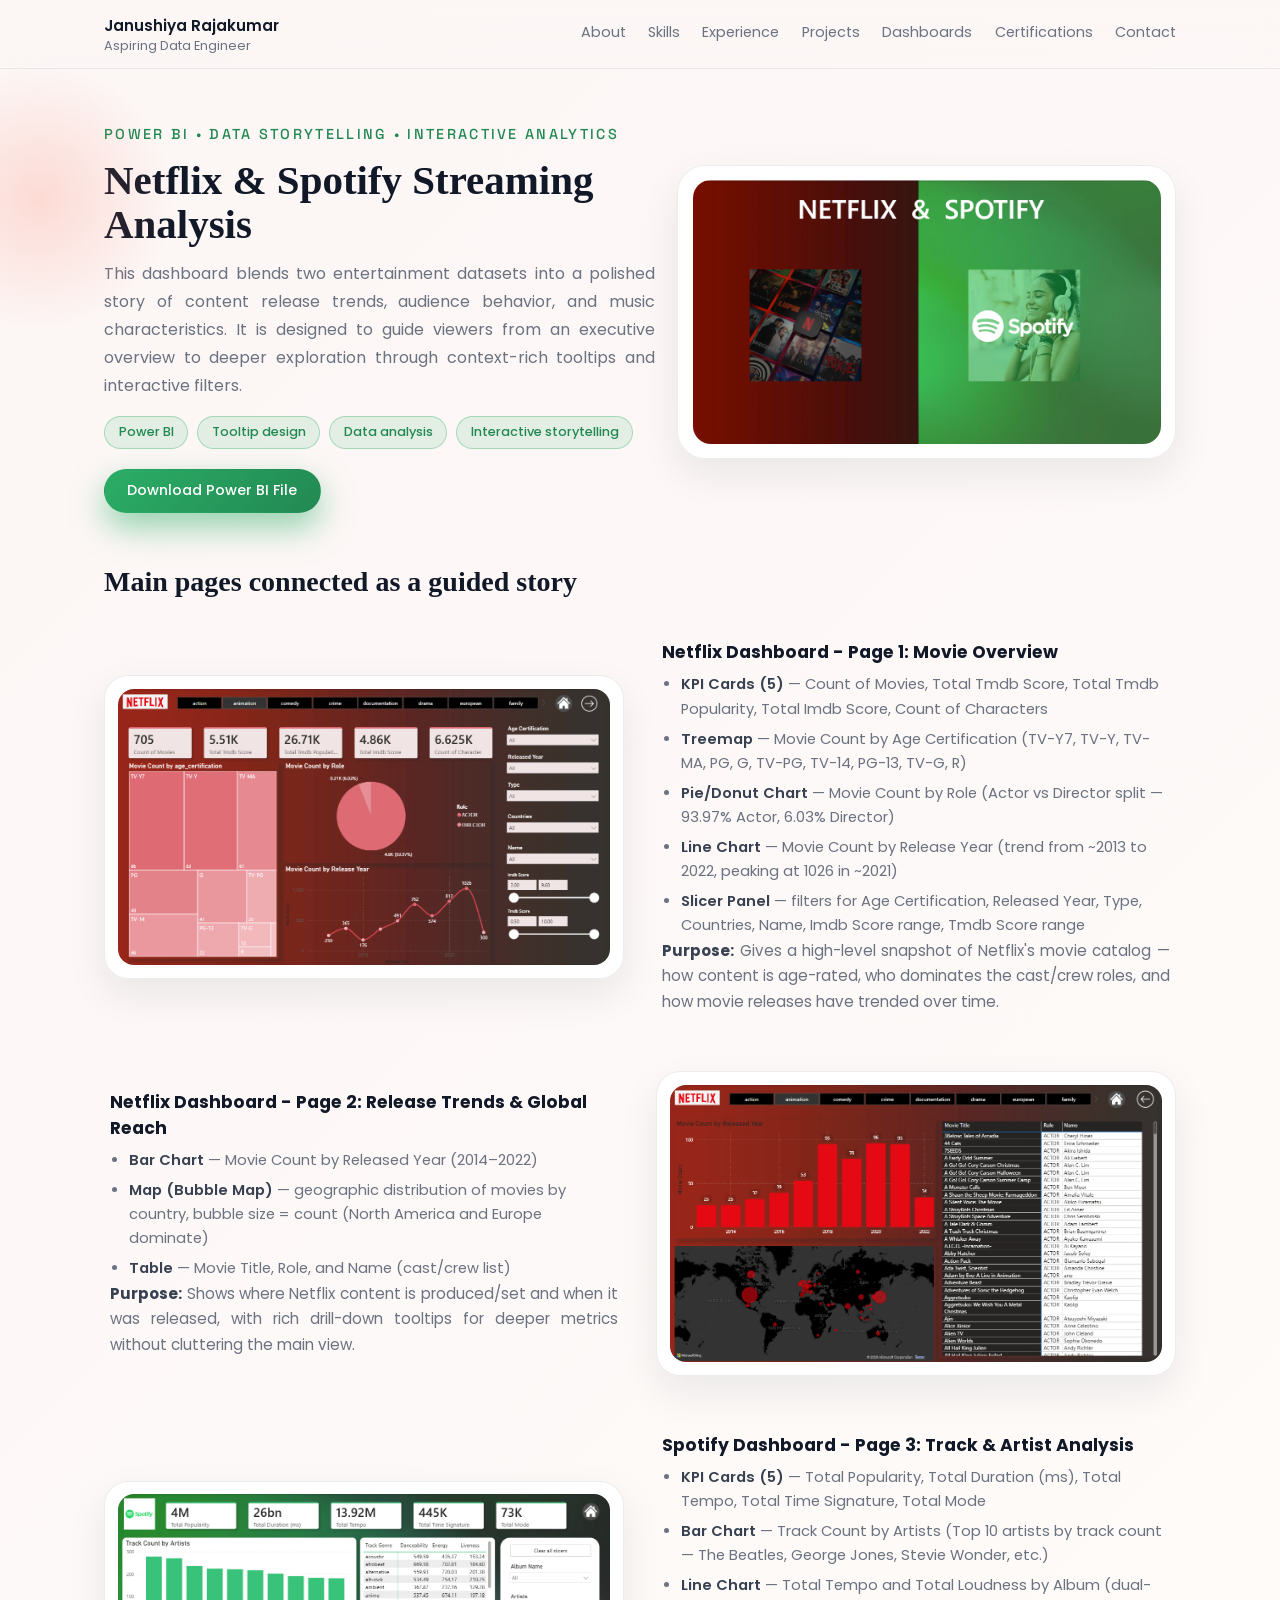
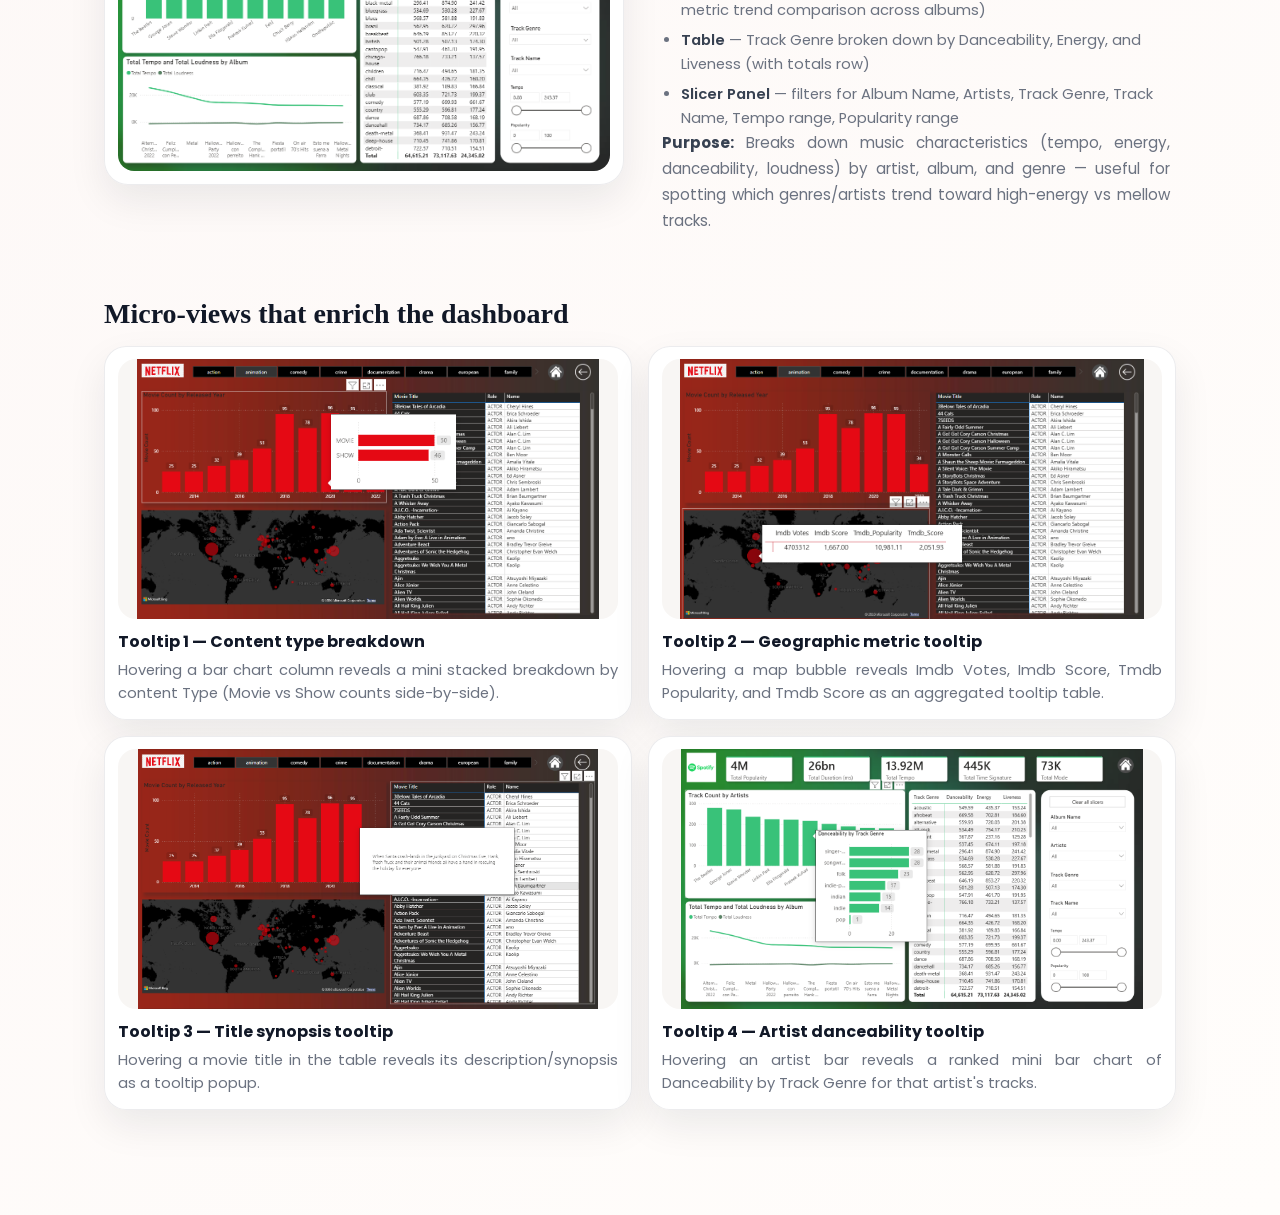
==== dashboard-02-showcase.html @ 7f25396e "added a new page to display the descriptive of dashboard" ====
<!DOCTYPE html>
<html lang="en">
  <head>
    <meta charset="UTF-8" />
    <meta name="viewport" content="width=device-width, initial-scale=1.0" />
    <title>Netflix & Spotify Dashboard Story</title>
    <meta
      name="description"
      content="A polished storyboard for the Netflix & Spotify Power BI dashboard, showcasing its overview, Netflix insights, Spotify insights, and tooltip interactions."
    />
    <link rel="preconnect" href="https://fonts.googleapis.com" />
    <link rel="preconnect" href="https://fonts.gstatic.com" crossorigin />
    <link
      href="https://fonts.googleapis.com/css2?family=Poppins:wght@300;400;500;600;700&family=Space+Grotesk:wght@400;500;600;700&display=swap"
      rel="stylesheet"
    />
    <link
      rel="stylesheet"
      href="https://cdnjs.cloudflare.com/ajax/libs/font-awesome/6.5.1/css/all.min.css"
      integrity="sha512-DTOQO9RWCH3ppGqcWaEA1BIZOC6xxalwEsw9c2QQeAIftl+Vegovlnee1c9QX4TctnWMn13TZye+giMm8e2LwA=="
      crossorigin="anonymous"
      referrerpolicy="no-referrer"
    />
    <link rel="stylesheet" href="styles.css" />
  </head>
  <body class="showcase-page">
    <header class="site-header">
      <div class="container nav-container">
        <a href="index.html#hero" class="brand">
          <span class="brand-text">
            <span class="brand-name">Janushiya&nbsp;Rajakumar</span>
            <span class="brand-role">Aspiring Data Engineer</span>
          </span>
        </a>
        <button class="nav-toggle" aria-label="Toggle navigation">
          <i class="fa-solid fa-bars"></i>
        </button>
        <nav class="nav-links">
          <a href="index.html#about">About</a>
          <a href="index.html#skills">Skills</a>
          <a href="index.html#experience">Experience</a>
          <a href="index.html#projects">Projects</a>
          <a href="index.html#dashboards">Dashboards</a>
          <a href="index.html#certifications">Certifications</a>
          <a href="index.html#contact">Contact</a>
        </nav>
      </div>
    </header>

    <main class="showcase-shell">
      <section class="showcase-hero">
        <div class="container showcase-hero-grid">
          <div class="showcase-hero-copy">
            <p class="eyebrow">Power BI • Data storytelling • Interactive analytics</p>
            <h1>Netflix & Spotify Streaming Analysis</h1>
            <p class="showcase-intro">
              This dashboard blends two entertainment datasets into a polished story of
              content release trends, audience behavior, and music characteristics. It is
              designed to guide viewers from an executive overview to deeper exploration
              through context-rich tooltips and interactive filters.
            </p>
            <div class="showcase-pills">
              <span>Power BI</span>
              <span>Tooltip design</span>
              <span>Data analysis</span>
              <span>Interactive storytelling</span>
            </div>
            <div class="showcase-hero-actions">
              <a class="btn btn-primary" href="Dashboard 02/Netflix_Spotify.pbix" download>
                Download Power BI File
              </a>
            </div>
          </div>
          <div class="showcase-hero-card">
            <img src="Dashboard 02/home.png" alt="Dashboard overview page for Netflix and Spotify insights" />
          </div>
        </div>
      </section>

      <section class="showcase-section">
        <div class="container">
          <div class="showcase-section-heading">
            <h2> Main pages connected as a guided story</h2>
          </div>
          <div class="story-flow">
            <article class="story-step story-step-left">
              <div class="story-media">
                <img src="Dashboard 02/Netflix Page 1.png" alt="Netflix dashboard page one — Movie Overview" />
              </div>
              <div class="story-copy">
                <h3>Netflix Dashboard - Page 1: Movie Overview</h3>
                <ul>
                  <li><strong>KPI Cards (5)</strong> — Count of Movies, Total Tmdb Score, Total Tmdb Popularity, Total Imdb Score, Count of Characters</li>
                  <li><strong>Treemap</strong> — Movie Count by Age Certification (TV-Y7, TV-Y, TV-MA, PG, G, TV-PG, TV-14, PG-13, TV-G, R)</li>
                  <li><strong>Pie/Donut Chart</strong> — Movie Count by Role (Actor vs Director split — 93.97% Actor, 6.03% Director)</li>
                  <li><strong>Line Chart</strong> — Movie Count by Release Year (trend from ~2013 to 2022, peaking at 1026 in ~2021)</li>
                  <li><strong>Slicer Panel</strong> — filters for Age Certification, Released Year, Type, Countries, Name, Imdb Score range, Tmdb Score range</li>
                </ul>
                <p class="story-purpose">
                  <strong>Purpose:</strong> Gives a high-level snapshot of Netflix's movie catalog — how content is age-rated, who dominates the cast/crew roles, and how movie releases have trended over time.
                </p>
              </div>
            </article>

            <article class="story-step story-step-right">
              <div class="story-copy">
                <h3>Netflix Dashboard - Page 2: Release Trends &amp; Global Reach</h3>
                <ul>
                  <li><strong>Bar Chart</strong> — Movie Count by Released Year (2014–2022)</li>
                  <li><strong>Map (Bubble Map)</strong> — geographic distribution of movies by country, bubble size = count (North America and Europe dominate)</li>
                  <li><strong>Table</strong> — Movie Title, Role, and Name (cast/crew list)</li>
                </ul>
                <p class="story-purpose">
                  <strong>Purpose:</strong> Shows where Netflix content is produced/set and when it was released, with rich drill-down tooltips for deeper metrics without cluttering the main view.
                </p>
              </div>
              <div class="story-media">
                <img src="Dashboard 02/netflix page 2.png" alt="Netflix dashboard page two — Release Trends and Global Reach" />
              </div>
            </article>

            <article class="story-step story-step-left">
              <div class="story-media">
                <img src="Dashboard 02/spotify page 1.png" alt="Spotify dashboard — Track and Artist Analysis" />
              </div>
              <div class="story-copy">
                <h3>Spotify Dashboard - Page 3: Track &amp; Artist Analysis</h3>
                <ul>
                  <li><strong>KPI Cards (5)</strong> — Total Popularity, Total Duration (ms), Total Tempo, Total Time Signature, Total Mode</li>
                  <li><strong>Bar Chart</strong> — Track Count by Artists (Top 10 artists by track count — The Beatles, George Jones, Stevie Wonder, etc.)</li>
                  <li><strong>Line Chart</strong> — Total Tempo and Total Loudness by Album (dual-metric trend comparison across albums)</li>
                  <li><strong>Table</strong> — Track Genre broken down by Danceability, Energy, and Liveness (with totals row)</li>
                  <li><strong>Slicer Panel</strong> — filters for Album Name, Artists, Track Genre, Track Name, Tempo range, Popularity range</li>
                </ul>
                <p class="story-purpose">
                  <strong>Purpose:</strong> Breaks down music characteristics (tempo, energy, danceability, loudness) by artist, album, and genre — useful for spotting which genres/artists trend toward high-energy vs mellow tracks.
                </p>
              </div>
            </article>
          </div>
        </div>
      </section>

      <section class="showcase-section">
        <div class="container">
          <div class="showcase-section-heading">
            <h2>Micro-views that enrich the dashboard</h2>
          </div>
          <div class="showcase-tooltip-grid">
            <article class="showcase-tile">
              <img src="Dashboard 02/Tooltip 1.png" alt="Bar chart tooltip — content type breakdown" />
              <h4>Tooltip 1 — Content type breakdown</h4>
              <p>Hovering a bar chart column reveals a mini stacked breakdown by content Type (Movie vs Show counts side-by-side).</p>
            </article>
            <article class="showcase-tile">
              <img src="Dashboard 02/Tooltip 2.png" alt="Map bubble tooltip — aggregated metrics" />
              <h4>Tooltip 2 — Geographic metric tooltip</h4>
              <p>Hovering a map bubble reveals Imdb Votes, Imdb Score, Tmdb Popularity, and Tmdb Score as an aggregated tooltip table.</p>
            </article>
            <article class="showcase-tile">
              <img src="Dashboard 02/Tooltip 3.png" alt="Table row tooltip — movie synopsis" />
              <h4>Tooltip 3 — Title synopsis tooltip</h4>
              <p>Hovering a movie title in the table reveals its description/synopsis as a tooltip popup.</p>
            </article>
            <article class="showcase-tile">
              <img src="Dashboard 02/Tooltip 4.png" alt="Artist bar tooltip — danceability by genre" />
              <h4>Tooltip 4 — Artist danceability tooltip</h4>
              <p>Hovering an artist bar reveals a ranked mini bar chart of Danceability by Track Genre for that artist's tracks.</p>
            </article>
          </div>
        </div>
      </section>
    </main>

    <script>
      const toggleButton = document.querySelector('.nav-toggle');
      const navLinks = document.querySelector('.nav-links');
      const body = document.body;

      function updateToggleIcon(open) {
        toggleButton.innerHTML = open
          ? '<i class="fa-solid fa-xmark"></i>'
          : '<i class="fa-solid fa-bars"></i>';
      }

      toggleButton.addEventListener('click', () => {
        const isOpen = navLinks.classList.toggle('open');
        body.classList.toggle('menu-open', isOpen);
        updateToggleIcon(isOpen);
      });

      navLinks.querySelectorAll('a').forEach(link => {
        link.addEventListener('click', () => {
          navLinks.classList.remove('open');
          body.classList.remove('menu-open');
          updateToggleIcon(false);
        });
      });
    </script>
  </body>
</html>
---- styles.css ----
:root {
  --bg: #fcf6f5;
  --accent: #2bae66;
  --accent-dark: #228852;
  --text-main: #111827;
  --text-muted: #6b7280;
  --card-bg: #ffffff;
  --border-subtle: rgba(17, 24, 39, 0.06);
  --shadow-soft: 0 18px 45px rgba(15, 23, 42, 0.12);
  --radius-xl: 24px;
  --radius-lg: 18px;
  --radius-md: 12px;
  --radius-pill: 999px;
  --font-heading: "Space Grotesk", system-ui, -apple-system, BlinkMacSystemFont,
    "Segoe UI", sans-serif;
  --font-body: "Poppins", system-ui, -apple-system, BlinkMacSystemFont, "Segoe UI",
    sans-serif;
}

*,
*::before,
*::after {
  box-sizing: border-box;
}

html {
  scroll-behavior: smooth;
}

body {
  margin: 0;
  font-family: var(--font-body);
  background-color: var(--bg);
  color: var(--text-main);
  -webkit-font-smoothing: antialiased;
}

p {
  text-align: justify;
}

img {
  max-width: 100%;
  display: block;
}

a {
  color: inherit;
  text-decoration: none;
}

.container {
  width: 100%;
  max-width: 1120px;
  margin: 0 auto;
  padding: 0 1.5rem;
}

.site-header {
  position: sticky;
  top: 0;
  z-index: 20;
  backdrop-filter: blur(18px);
  background: linear-gradient(
    to bottom,
    rgba(252, 246, 245, 0.9),
    rgba(252, 246, 245, 0.6),
    transparent
  );
  border-bottom: 1px solid rgba(148, 163, 184, 0.2);
}

.nav-container {
  display: flex;
  align-items: center;
  justify-content: space-between;
  padding: 0.85rem 1.5rem;
  gap: 1.5rem;
}

.brand {
  display: inline-flex;
  align-items: center;
  gap: 0.9rem;
}

.brand-mark {
  width: 40px;
  height: 40px;
  border-radius: 40%;
  background: radial-gradient(circle at 30% 20%, #ffffff, #2bae66);
  box-shadow: 0 12px 30px rgba(43, 174, 102, 0.45);
  display: inline-flex;
  align-items: center;
  justify-content: center;
  font-weight: 700;
  letter-spacing: 0.06em;
  color: #ffffff;
}

.brand-text {
  display: flex;
  flex-direction: column;
}

.brand-name {
  font-weight: 600;
  font-size: 0.95rem;
}

.brand-role {
  font-size: 0.8rem;
  color: var(--text-muted);
}

.nav-links {
  display: flex;
  align-items: center;
  gap: 1.4rem;
  font-size: 0.9rem;
}

/* mobile hamburger toggle button (hidden by default) */
.nav-toggle {
  display: none;
  background: none;
  border: none;
  font-size: 1.4rem;
  color: var(--text-main);
  cursor: pointer;
}

/* when navigation is open on mobile, show as vertical list */
.nav-links.open {
  display: flex;
  flex-direction: column;
  position: absolute;
  top: 100%;
  right: 0;
  background: var(--bg);
  width: 200px;
  padding: 1rem;
  box-shadow: 0 10px 30px rgba(0, 0, 0, 0.1);
}

/* mobile hamburger toggle button (hidden by default) */
.nav-toggle {
  display: none;
  background: none;
  border: none;
  font-size: 1.4rem;
  color: var(--text-main);
  cursor: pointer;
}

/* when navigation is open on mobile, show as vertical list */
.nav-links.open {
  display: flex;
  flex-direction: column;
  position: absolute;
  top: 100%;
  right: 0;
  background: var(--bg);
  width: 200px;
  padding: 1rem;
  box-shadow: 0 10px 30px rgba(0, 0, 0, 0.1);
}

.nav-links a {
  position: relative;
  padding-bottom: 0.2rem;
  color: var(--text-muted);
  transition: color 0.2s ease;
}

.nav-links a::after {
  content: "";
  position: absolute;
  left: 0;
  bottom: 0;
  width: 0;
  height: 2px;
  border-radius: 999px;
  background: linear-gradient(90deg, #2bae66, #228852);
  transition: width 0.2s ease;
}

.nav-links a:hover {
  color: var(--text-main);
}

.nav-links a:hover::after {
  width: 100%;
}

.hero {
  padding: 4.5rem 0 3.5rem;
  position: relative;
  overflow: hidden;
}

/* subtle data/technology animation layer */
.hero-data-bg {
  position: absolute;
  inset: 0;
  background: radial-gradient(circle, rgba(43,174,102,0.4) 1px, transparent 1px) 0 0/18px 18px;
  opacity: 0.12;
  pointer-events: none;
  animation: moveData 60s linear infinite;
}

@keyframes moveData {
  from { background-position: 0 0; }
  to { background-position: 180px 0; }
}

.hero::before {
  content: "";
  position: absolute;
  inset: -140px -220px auto auto;
  width: 520px;
  height: 520px;
  background:
    radial-gradient(circle at 20% 20%, rgba(255, 255, 255, 0.95), transparent 55%),
    radial-gradient(circle at 70% 40%, rgba(43, 174, 102, 0.35), transparent 65%);
  opacity: 0.9;
  pointer-events: none;
  filter: blur(0.2px);
}

.hero::after {
  content: "";
  position: absolute;
  right: -160px;
  top: 40px;
  width: 420px;
  height: 320px;
  background-image: radial-gradient(circle, rgba(15, 23, 42, 0.12) 1px, transparent 1px);
  background-size: 26px 26px;
  opacity: 0.25;
  mask-image: radial-gradient(circle at 30% 0%, black 0%, transparent 70%);
  -webkit-mask-image: radial-gradient(circle at 30% 0%, black 0%, transparent 70%);
  pointer-events: none;
}

.hero-layout {
  display: grid;
  grid-template-columns: minmax(0, 1fr);
  gap: 3rem;
  align-items: center;
}

.hero-main {
  display: flex;
  flex-direction: column;
  gap: 1.8rem;
}

.eyebrow {
  font-size: 0.9rem;
  letter-spacing: 0.16em;
  text-transform: uppercase;
  font-weight: 500;
  color: var(--accent-dark);
  font-family: var(--font-heading);
}

h1 {
  font-family: var(--font-heading);
  font-size: clamp(2.4rem, 4vw, 3rem);
  line-height: 1.1;
  margin: 0;
}

.highlight {
  position: relative;
  white-space: nowrap;
  background-image: linear-gradient(120deg, #2bae66, #15803d);
  -webkit-background-clip: text;
  background-clip: text;
  color: transparent;
}

.hero-subtitle {
  margin: 0;
  color: var(--text-muted);
  font-size: 0.98rem;
}

.hero-actions {
  display: flex;
  flex-wrap: wrap;
  gap: 0.85rem;
}

.btn {
  display: inline-flex;
  align-items: center;
  justify-content: center;
  padding: 0.65rem 1.4rem;
  border-radius: var(--radius-pill);
  border: 1px solid transparent;
  font-size: 0.9rem;
  font-weight: 500;
  cursor: pointer;
  transition: transform 0.12s ease, box-shadow 0.12s ease,
    background-color 0.12s ease, color 0.12s ease, border-color 0.12s ease;
}

.btn-primary {
  background: linear-gradient(135deg, #2bae66, #228852);
  color: #ffffff;
  box-shadow: 0 14px 32px rgba(43, 174, 102, 0.5);
}

.btn-primary:hover {
  transform: translateY(-1px);
  box-shadow: 0 18px 40px rgba(43, 174, 102, 0.55);
}

.btn-ghost {
  background: rgba(255, 255, 255, 0.8);
  border-color: rgba(148, 163, 184, 0.5);
  color: var(--text-main);
}

.btn-ghost:hover {
  background: #ffffff;
  border-color: transparent;
  box-shadow: 0 10px 28px rgba(15, 23, 42, 0.14);
}

.hero-meta {
  display: flex;
  flex-wrap: wrap;
  gap: 0.6rem;
  font-size: 0.8rem;
  color: var(--text-muted);
}

.hero-meta span {
  padding: 0.35rem 0.8rem;
  border-radius: 999px;
  background: rgba(255, 255, 255, 0.7);
  border: 1px solid rgba(209, 213, 219, 0.7);
}


.hero-aside {
  align-self: stretch;
}

.profile-card {
  height: 100%;
  background: radial-gradient(circle at 0% 0%, #ffffff, #fcf6f5);
  border-radius: var(--radius-xl);
  padding: 1.8rem 1.7rem;
  box-shadow: var(--shadow-soft);
  border: 1px solid rgba(148, 163, 184, 0.35);
  display: flex;
  flex-direction: column;
  gap: 1.6rem;
  position: relative;
  overflow: hidden;
  transition: transform 0.18s ease, box-shadow 0.18s ease, border-color 0.18s ease;
}

.profile-card::before {
  content: "";
  position: absolute;
  inset: -20%;
  background: radial-gradient(
    circle at 10% 0%,
    rgba(43, 174, 102, 0.18),
    transparent 50%
  );
  opacity: 0.8;
  pointer-events: none;
}

.profile-card:hover {
  transform: translateY(-4px);
  box-shadow: 0 26px 60px rgba(15, 23, 42, 0.22);
  border-color: rgba(148, 163, 184, 0.75);
}

.profile-header {
  display: flex;
  align-items: center;
  gap: 1.2rem;
}

.profile-photo {
  width: 86px;
  height: 86px;
  border-radius: 999px;
  overflow: hidden;
  flex-shrink: 0;
  border: 3px solid rgba(255, 255, 255, 0.9);
  box-shadow: 0 18px 42px rgba(15, 23, 42, 0.35);
  background: #e5e7eb;
}

.profile-photo img {
  width: 100%;
  height: 100%;
  object-fit: cover;
  display: block;
}

.avatar-placeholder {
  width: 72px;
  height: 72px;
  border-radius: 26px;
  background: linear-gradient(145deg, #2bae66, #ffffff);
  display: inline-flex;
  align-items: center;
  justify-content: center;
  font-weight: 700;
  color: #ffffff;
  font-size: 1.2rem;
  box-shadow: 0 16px 40px rgba(43, 174, 102, 0.7);
}

.profile-text h2 {
  margin: 0 0 0.35rem;
  font-size: 1.1rem;
}

.profile-text p {
  margin: 0;
  font-size: 0.9rem;
  color: var(--text-muted);
}

.profile-list {
  margin: 0;
  display: grid;
  gap: 0.9rem;
}

.profile-list div {
  display: grid;
  gap: 0.1rem;
}

.profile-list dt {
  font-size: 0.75rem;
  text-transform: uppercase;
  letter-spacing: 0.14em;
  color: var(--text-muted);
}

.profile-list dd {
  margin: 0;
  font-size: 0.9rem;
}

.section {
  padding: 3.5rem 0;
}

.reveal {
  opacity: 0;
  transform: translateY(26px);
  transition: opacity 0.6s ease, transform 0.6s ease;
}

.reveal.visible {
  opacity: 1;
  transform: translateY(0);
}

.reveal-delay-1 {
  transition-delay: 0.12s;
}

.reveal-delay-2 {
  transition-delay: 0.24s;
}

.section-alt {
  background: rgba(255, 255, 255, 0.7);
}

.section h2 {
  font-size: 1.5rem;
  margin: 0 0 1.6rem;
}

.two-column {
  display: grid;
  grid-template-columns: minmax(0, 3fr) minmax(0, 2.2fr);
  gap: 2.5rem;
  align-items: center;
}

.two-column p {
  font-size: 0.96rem;
  color: var(--text-muted);
}

.two-column p + p {
  margin-top: 0.7rem;
}

.about-photo-wrap {
  display: flex;
  justify-content: flex-end;
  align-items: center;
}

.about-photo {
  width: 190px;
  height: 190px;
  border-radius: 50%;
  overflow: hidden;
  box-shadow: 0 26px 60px rgba(15, 23, 42, 0.35);
  border: 4px solid #ffffff;
  background: #e5e7eb;
}

.about-photo img {
  width: 100%;
  height: 100%;
  object-fit: cover;
  display: block;
}

.key-facts {
  background: var(--card-bg);
  border-radius: var(--radius-lg);
  padding: 1.4rem 1.5rem;
  box-shadow: 0 14px 34px rgba(15, 23, 42, 0.1);
  border: 1px solid rgba(226, 232, 240, 0.9);
}

.key-facts h3 {
  margin: 0 0 0.9rem;
  font-size: 1rem;
}

.key-facts ul {
  list-style: none;
  padding: 0;
  margin: 0;
  display: grid;
  gap: 0.5rem;
  font-size: 0.9rem;
}

.key-facts li span {
  font-weight: 500;
  color: var(--text-main);
}

.skills-grid {
  display: grid;
  grid-template-columns: repeat(3, minmax(0, 1fr));
  gap: 1.4rem;
}

.skill-card {
  background: var(--card-bg);
  border-radius: var(--radius-lg);
  padding: 1.1rem 1.1rem 1.2rem;
  border: 1px solid var(--border-subtle);
  box-shadow: 0 12px 28px rgba(15, 23, 42, 0.08);
  transition: transform 0.18s ease, box-shadow 0.18s ease, border-color 0.18s ease;
}

.skill-card h3 {
  font-size: 0.98rem;
  margin: 0 0 0.7rem;
}

.skill-card:hover {
  transform: translateY(-3px);
  box-shadow: 0 20px 40px rgba(15, 23, 42, 0.16);
  border-color: rgba(148, 163, 184, 0.8);
}

.tag-list {
  list-style: none;
  padding: 0;
  margin: 0;
  display: flex;
  flex-wrap: wrap;
  gap: 0.45rem;
}

.tag-list li {
  font-size: 0.78rem;
  padding: 0.32rem 0.65rem;
  border-radius: var(--radius-pill);
  background: rgba(43, 174, 102, 0.06);
  color: #065f46;
}

.timeline {
  display: grid;
  gap: 0 rem;
  position: relative;
}

.timeline::before {
  content: "";
  position: absolute;
  left: 0.3rem;
  top: 0.4rem;
  bottom: 0.4rem;
  width: 2px;
  border-radius: 999px;
  background: linear-gradient(to bottom, #2bae66, rgba(43, 174, 102, 0));
}

.timeline-item {
  display: grid;
  grid-template-columns: auto minmax(0, 1fr);
  gap: 0.1rem 1.8rem;
  padding-left: 1.5rem;
}

.timeline-meta {
  font-size: 0.8rem;
  color: var(--text-muted);
  min-width: 170px;
  position: relative;
  transition: color 0.18s ease;
}

.timeline-meta:hover {
  color: var(--text-main);
}

.timeline-meta-logo {
  margin-bottom: 0.35rem;
}

.timeline-meta-logo img {
  width: 28px;
  height: 28px;
  object-fit: contain;
  display: block;
}

.timeline-meta::before {
  content: "";
  position: absolute;
  left: -1.55rem;
  top: 0.15rem;
  width: 11px;
  height: 11px;
  border-radius: 999px;
  border: 2px solid #ffffff;
  background: #2bae66;
  box-shadow: 0 0 0 6px rgba(43, 174, 102, 0.25);
}

.timeline-period {
  display: block;
  font-weight: 500;
}

.timeline-location {
  display: block;
  margin-top: 0.15rem;
}

.timeline-content h3 {
  margin: 0 0 0.4rem;
  font-size: 1.02rem;
  transition: color 0.18s ease;
}

.timeline-content ul {
  margin: 0.2rem 0 0;
  padding-left: 1.1rem;
  color: var(--text-muted);
  font-size: 0.93rem;
}

.timeline-content li + li {
  margin-top: 0.3rem;
}

.section-header {
  width: 100%;
}

.section-header p {
  margin: 0.25rem 0 0;
  color: var(--text-muted);
  font-size: 0.95rem;
  text-align: justify;
}

.projects-grid {
  margin-top: 2rem;
  display: grid;
  grid-template-columns: repeat(2, minmax(0, 1fr));
  gap: 1.5rem;
}

.project-card {
  background: var(--card-bg);
  border-radius: var(--radius-lg);
  padding: 1.2rem 1.3rem 1.3rem;
  border: 1px solid var(--border-subtle);
  box-shadow: 0 14px 34px rgba(15, 23, 42, 0.12);
  transition: transform 0.18s ease, box-shadow 0.18s ease, border-color 0.18s ease;
}

.project-card h3 {
  font-size: 1.02rem;
  margin: 0 0 0.5rem;
}

.project-card:hover {
  transform: translateY(-4px);
  box-shadow: 0 26px 52px rgba(15, 23, 42, 0.22);
  border-color: rgba(148, 163, 184, 0.9);
}

.project-card p {
  margin: 0.25rem 0;
  font-size: 0.92rem;
  color: var(--text-muted);
  text-align: justify;
}

.dashboard-embed {
  width: 100%;
  border-radius: 8px;
  overflow: hidden;
  margin: 0.8rem 0;
  background: #f4f4f4;
}

.dashboard-embed iframe {
  display: block;
  border: none;
  width: 100%;
  height: 280px;
}

.dashboard-card {
  padding: 1.2rem 1.3rem 1.3rem;
  box-shadow: 0 14px 34px rgba(15, 23, 42, 0.12);
  cursor: pointer;
}

.dashboard-card h3 {
  font-size: 1.02rem;
  margin-bottom: 0.5rem;
}

.dashboard-card p {
  font-size: 0.92rem;
  line-height: 1.6;
}

.dashboard-card .dashboard-embed {
  margin: 1rem 0;
}

.dashboard-card .project-tech {
  margin-top: 0.8rem;
}

.dashboard-card .project-links {
  margin-top: 0.8rem;
}

.dashboard-card .tech-tags span {
  font-size: 0.78rem;
  padding: 0.22rem 0.65rem;
}

.project-tech {
  margin-top: 0.8rem;
  display: flex;
  flex-wrap: wrap;
  gap: 0.4rem;
  align-items: flex-start;
  font-size: 0.8rem;
}

.project-links {
  margin-top: 0.8rem;
  display: flex;
  flex-wrap: wrap;
  gap: 0.5rem;
  /* ensure the link sits below the tech tags and doesn't overlap content */
}

.project-links a {
  color: var(--text);
  font-size: 0.9rem;
  display: inline-flex;
  align-items: center;
  gap: 0.3rem;
  padding: 0.3rem 0.6rem;
  border-radius: var(--radius-sm);
  border: 1px solid var(--border-subtle);
  background: var(--card-bg);
  transition: background 0.18s ease, color 0.18s ease;
}

.project-links a:hover {
  background: var(--accent);
  color: #fff;
}


.tech-label {
  text-transform: uppercase;
  letter-spacing: 0.16em;
  font-weight: 600;
  color: #065f46;
  padding: 0.24rem 0.7rem;
  border-radius: 999px;
  border: 1px solid rgba(148, 163, 184, 0.7);
  background: rgba(255, 255, 255, 0.9);
}

.tech-tags {
  display: flex;
  flex-wrap: wrap;
  gap: 0.35rem;
}

.tech-tags span {
  padding: 0.22rem 0.65rem;
  border-radius: 999px;
  background: linear-gradient(135deg, rgba(43, 174, 102, 0.1), rgba(43, 174, 102, 0.24));
  color: #064e3b;
  border: 1px solid rgba(148, 163, 184, 0.6);
  font-size: 0.78rem;
}

.showcase-page {
  background: linear-gradient(135deg, #fcf6f5 0%, #fffdfb 100%);
}

.showcase-header {
  padding: 1.2rem 0 0;
}

.showcase-nav {
  display: flex;
  align-items: center;
  justify-content: space-between;
  gap: 1rem;
}

.showcase-back {
  display: inline-flex;
  align-items: center;
  gap: 0.75rem;
  padding: 0.5rem 1.2rem 0.5rem 0.5rem;
  border-radius: 999px;
  background: linear-gradient(135deg, rgba(255, 255, 255, 0.98), rgba(255, 255, 255, 0.82));
  border: 1px solid rgba(15, 23, 42, 0.1);
  box-shadow:
    0 4px 18px rgba(15, 23, 42, 0.07),
    inset 0 1px 0 rgba(255, 255, 255, 0.9);
  font-size: 0.88rem;
  font-weight: 500;
  color: var(--text-main);
  transition:
    transform 0.22s ease,
    box-shadow 0.22s ease,
    border-color 0.22s ease;
}

.showcase-back-icon {
  display: inline-flex;
  align-items: center;
  justify-content: center;
  width: 2.1rem;
  height: 2.1rem;
  border-radius: 50%;
  background: linear-gradient(135deg, #2bae66, #228852);
  color: #ffffff;
  font-size: 0.78rem;
  box-shadow: 0 6px 16px rgba(43, 174, 102, 0.35);
  transition: transform 0.22s ease;
}

.showcase-back-text {
  padding-right: 0.15rem;
  letter-spacing: 0.01em;
}

.showcase-back:hover {
  transform: translateX(-4px);
  border-color: rgba(43, 174, 102, 0.28);
  box-shadow:
    0 10px 28px rgba(43, 174, 102, 0.14),
    inset 0 1px 0 rgba(255, 255, 255, 0.9);
}

.showcase-back:hover .showcase-back-icon {
  transform: translateX(-2px);
}

.showcase-back:focus-visible {
  outline: 2px solid rgba(43, 174, 102, 0.45);
  outline-offset: 3px;
}

.showcase-shell {
  padding: 1.2rem 0 5rem;
}

.showcase-hero {
  padding: 1.4rem 0 2.4rem;
  position: relative;
}

.showcase-hero::before {
  content: "";
  position: absolute;
  top: -20px;
  left: -120px;
  width: 320px;
  height: 260px;
  background: radial-gradient(circle, rgba(255, 129, 107, 0.24), transparent 65%);
  pointer-events: none;
}

.showcase-hero-grid {
  display: grid;
  grid-template-columns: 1.05fr 0.95fr;
  gap: 1.4rem;
  align-items: center;
}

.showcase-hero-copy h1 {
  font-family: "Iowan Old Style", "Palatino Linotype", "Book Antiqua", Georgia, serif;
  font-size: clamp(2rem, 3.2vw, 2.8rem);
  margin: 0.35rem 0 0.85rem;
  line-height: 1.08;
}

.showcase-intro {
  font-size: 1rem;
  line-height: 1.75;
  color: var(--text-muted);
  margin: 0;
}

.showcase-hero-card,
.showcase-card,
.showcase-tile {
  background: rgba(255, 255, 255, 0.95);
  border: 1px solid rgba(15, 23, 42, 0.08);
  box-shadow: 0 16px 38px rgba(15, 23, 42, 0.08);
}

.showcase-hero-card {
  padding: 0.9rem;
  border-radius: 28px;
}

.showcase-hero-card img,
.showcase-card-media img,
.showcase-tile img {
  width: 100%;
  display: block;
  object-fit: cover;
  border-radius: 18px;
}

.showcase-pills {
  display: flex;
  flex-wrap: wrap;
  gap: 0.55rem;
  margin-top: 1rem;
}

.showcase-pills span {
  padding: 0.42rem 0.85rem;
  border-radius: 999px;
  background: rgba(43, 174, 102, 0.12);
  border: 1px solid rgba(43, 174, 102, 0.35);
  color: #228852;
  font-size: 0.8rem;
  font-weight: 500;
}

.showcase-hero-actions {
  margin-top: 1.25rem;
}

.showcase-section {
  padding: 0.7rem 0 1.6rem;
}

.showcase-section-heading {
  margin-bottom: 1rem;
}

.showcase-section-heading h2 {
  font-family: "Iowan Old Style", "Palatino Linotype", "Book Antiqua", Georgia, serif;
  font-size: clamp(1.4rem, 2.2vw, 1.75rem);
  margin: 0.2rem 0 0;
}

.section-kicker {
  font-size: 0.78rem;
  letter-spacing: 0.2em;
  text-transform: uppercase;
  color: #c96d59;
  font-weight: 600;
  margin: 0;
}

.showcase-grid,
.showcase-tooltip-grid {
  display: grid;
  gap: 1rem;
}

.story-flow {
  position: relative;
  display: grid;
  gap: 3rem;
  margin-top: 1.6rem;
  padding: 0.5rem 0 1rem;
}

.story-step {
  display: grid;
  grid-template-columns: 1fr 1fr;
  gap: 2rem;
  align-items: center;
  position: relative;
  z-index: 1;
}

.story-step-left .story-media {
  order: 1;
}

.story-step-left .story-copy {
  order: 2;
}

.story-step-right .story-media {
  order: 2;
}

.story-step-right .story-copy {
  order: 1;
}

.story-media {
  background: rgba(255, 255, 255, 0.95);
  border: 1px solid rgba(15, 23, 42, 0.08);
  box-shadow: 0 16px 38px rgba(15, 23, 42, 0.08);
  border-radius: 24px;
  padding: 0.8rem;
}

.story-media img {
  width: 100%;
  height: auto;
  min-height: 220px;
  max-height: 320px;
  object-fit: contain;
  border-radius: 16px;
  background: #f8f6f4;
}

.story-copy {
  padding: 0.5rem 0.4rem;
}

.story-step-label {
  display: inline-block;
  font-size: 0.72rem;
  font-weight: 600;
  letter-spacing: 0.18em;
  text-transform: uppercase;
  color: #ff816b;
  margin-bottom: 0.35rem;
}

.story-copy h3 {
  margin: 0 0 0.45rem;
  font-size: 1.08rem;
}

.story-copy h4 {
  margin: 0.75rem 0 0.4rem;
  font-size: 0.82rem;
  letter-spacing: 0.12em;
  text-transform: uppercase;
  color: #c96d59;
  font-weight: 600;
}

.story-copy ul {
  margin: 0;
  padding-left: 1.15rem;
  color: var(--text-muted);
  font-size: 0.92rem;
  line-height: 1.65;
}

.story-copy li + li {
  margin-top: 0.35rem;
}

.story-copy li strong {
  color: #374151;
  font-weight: 600;
}

.story-purpose {
  margin: 0.85rem 0 0;
  color: var(--text-muted);
  font-size: 0.92rem;
  line-height: 1.65;
}

.story-purpose strong {
  color: #374151;
}

.story-copy p {
  margin: 0;
  color: var(--text-muted);
  font-size: 0.95rem;
  line-height: 1.7;
}

.showcase-grid {
  grid-template-columns: repeat(3, minmax(0, 1fr));
}

.showcase-card {
  border-radius: 24px;
  padding: 1rem;
  display: flex;
  flex-direction: column;
  gap: 1rem;
}

.showcase-card-media img {
  height: 220px;
}

.showcase-card h3 {
  margin: 0;
  font-size: 1.02rem;
}

.showcase-card p,
.showcase-card li {
  color: var(--text-muted);
  font-size: 0.93rem;
  line-height: 1.7;
}

.showcase-card ul {
  margin: 0;
  padding-left: 1.1rem;
}

.showcase-dual-grid {
  display: grid;
  grid-template-columns: repeat(2, minmax(0, 1fr));
  gap: 1rem;
}

.showcase-tooltip-grid {
  grid-template-columns: repeat(2, minmax(0, 1fr));
  margin-top: 0.8rem;
}

.showcase-tile {
  border-radius: 22px;
  padding: 0.8rem;
}

.showcase-tile img {
  height: auto;
  min-height: 180px;
  max-height: 260px;
  object-fit: contain;
  background: #f8f6f4;
}

.showcase-tile h4 {
  margin: 0.6rem 0 0.3rem;
  font-size: 1rem;
}

.showcase-tile p {
  margin: 0;
  color: var(--text-muted);
  font-size: 0.92rem;
  line-height: 1.6;
}

.showcase-tile-purpose {
  margin-top: 0.55rem !important;
}

.projects-footer {
  margin-top: 2rem;
  display: flex;
  flex-wrap: wrap;
  gap: 1.2rem;
}

.text-link {
  font-size: 0.9rem;
  color: #065f46;
  display: inline-flex;
  align-items: center;
  gap: 0.25rem;
  position: relative;
}

.text-link::after {
  content: "";
  position: absolute;
  left: 0;
  bottom: -0.1rem;
  width: 0;
  height: 1px;
  background: #065f46;
  transition: width 0.18s ease;
}

.text-link:hover::after {
  width: 100%;
}

.cert-grid {
  display: grid;
  grid-template-columns: repeat(4, minmax(0, 1fr));
  gap: 1.3rem;
}

.cert-card {
  background: var(--card-bg);
  border-radius: var(--radius-md);
  padding: 1rem 1rem 1.1rem;
  border: 1px dashed rgba(148, 163, 184, 0.6);
  transition: transform 0.18s ease, box-shadow 0.18s ease, border-color 0.18s ease,
    background-color 0.18s ease;
}

.cert-card a {
  display: block;
  color: inherit;
  text-decoration: none;
  transition: color 0.16s ease, background 0.16s ease;
}


.cert-card h3 {
  font-size: 0.95rem;
  margin: 0 0 0.35rem;
}

.cert-card p {
  margin: 0;
  font-size: 0.85rem;
  color: var(--text-muted);
}

.cert-card:hover {
  transform: translateY(-3px);
  box-shadow: 0 18px 36px rgba(15, 23, 42, 0.16);
  border-color: rgba(148, 163, 184, 0.9);
  background-color: #ffffff;
}

.edu-grid {
  display: grid;
  grid-template-columns: repeat(2, minmax(0, 1fr));
  gap: 1.4rem;
}

.edu-card {
  background: var(--card-bg);
  border-radius: var(--radius-lg);
  padding: 1.1rem 1.2rem 1.2rem;
  border: 1px solid var(--border-subtle);
  box-shadow: 0 12px 28px rgba(15, 23, 42, 0.08);
  transition: transform 0.18s ease, box-shadow 0.18s ease, border-color 0.18s ease;
}

.edu-logo {
  margin-bottom: 0.4rem;
}

.edu-logo img {
  width: 40px;
  height: 40px;
  object-fit: contain;
  display: block;
}

.edu-card h3 {
  margin: 0 0 0.4rem;
  font-size: 1.02rem;
}

.edu-card:hover {
  transform: translateY(-3px);
  box-shadow: 0 20px 40px rgba(15, 23, 42, 0.18);
  border-color: rgba(148, 163, 184, 0.9);
}

.edu-meta {
  margin: 0;
  font-size: 0.9rem;
  color: var(--text-muted);
}

.edu-detail {
  margin: 0.4rem 0 0;
  font-size: 0.9rem;
  color: var(--text-muted);
}

.contact-section {
  padding-bottom: 4rem;
}

.contact-layout {
  display: grid;
  grid-template-columns: minmax(0, 3fr) minmax(0, 2.5fr);
  gap: 2.3rem;
  align-items: start;
}

.contact-layout h2 {
  margin-bottom: 0.7rem;
}

.contact-layout p {
  font-size: 0.95rem;
  color: var(--text-muted);
}

.contact-details {
  margin-top: 1.4rem;
  display: grid;
  gap: 0.8rem;
  font-size: 0.9rem;
}

.label {
  display: block;
  font-size: 0.75rem;
  text-transform: uppercase;
  letter-spacing: 0.16em;
  color: var(--text-muted);
  margin-bottom: 0.1rem;
}

.contact-details a {
  color: #065f46;
}

.contact-links {
  display: flex;
  flex-wrap: wrap;
  gap: 0.7rem;
  margin-top: 0.2rem;
}

.contact-links a {
  font-size: 0.86rem;
  padding: 0.25rem 0.75rem;
  border-radius: var(--radius-pill);
  background: rgba(43, 174, 102, 0.07);
}

.social-bar {
  position: fixed;
  top: 50%;
  left: 1.5rem;
  transform: translateY(-50%);
  display: flex;
  flex-direction: column;
  gap: 0.45rem;
  z-index: 30;
}

.social-item {
  width: 42px;
  height: 42px;
  border-radius: 16px;
  display: flex;
  align-items: center;
  justify-content: center;
  color: #ffffff;
  box-shadow: 0 12px 28px rgba(15, 23, 42, 0.7);
  transition: transform 0.12s ease, box-shadow 0.12s ease, filter 0.12s ease;
}

.social-item i {
  font-size: 1.1rem;
}

.social-item:hover {
  transform: translateX(2px);
  filter: brightness(1.05);
  box-shadow: 0 16px 36px rgba(15, 23, 42, 0.8);
}

.social-github {
  background: #111827;
}

.social-linkedin {
  background: #0a66c2;
}

.social-medium {
  background: #000000;
}

.social-email {
  background: #ea4335;
}

.contact-form {
  background: var(--card-bg);
  border-radius: var(--radius-lg);
  padding: 1.5rem 1.5rem 1.7rem;
  box-shadow: 0 16px 38px rgba(15, 23, 42, 0.16);
  border: 1px solid rgba(209, 213, 219, 0.8);
}

.form-row {
  display: grid;
  gap: 0.25rem;
  margin-bottom: 0.9rem;
}

.form-row label {
  font-size: 0.8rem;
  font-weight: 500;
}

.form-row input,
.form-row textarea {
  border-radius: 12px;
  border: 1.5px solid rgba(148, 163, 184, 0.5);
  padding: 0.75rem 1rem;
  font-family: inherit;
  font-size: 0.88rem;
  outline: none;
  background: rgba(255, 255, 255, 0.98);
  box-shadow: 0 2px 8px rgba(0, 0, 0, 0.04);
  transition: border-color 0.16s ease, box-shadow 0.16s ease, background 0.16s ease;
}

.form-status {
  margin-top: 0.6rem;
  font-size: 0.9rem;
  color: var(--text-main);
}

.form-row textarea {
  border-radius: 12px;
  resize: vertical;
  min-height: 120px;
}

.form-row input:focus,
.form-row textarea:focus {
  border-color: #2bae66;
  box-shadow: 0 0 0 2px rgba(43, 174, 102, 0.15), 0 4px 12px rgba(43, 174, 102, 0.2);
  background: #ffffff;
}

.site-footer {
  border-top: 1px solid rgba(148, 163, 184, 0.3);
  padding: 1.5rem 0 1.75rem;
  font-size: 0.85rem;
  color: var(--text-muted);
}

.footer-layout {
  display: flex;
  justify-content: space-between;
  align-items: center;
  gap: 1rem;
  flex-wrap: wrap;
}

.footer-note {
  margin: 0;
}

@media (max-width: 960px) {
  .showcase-hero-grid,
  .showcase-dual-grid,
  .showcase-grid,
  .showcase-tooltip-grid,
  .story-step {
    grid-template-columns: 1fr;
  }

  .story-step-left .story-media,
  .story-step-left .story-copy,
  .story-step-right .story-media,
  .story-step-right .story-copy {
    order: initial;
  }

  .story-flow {
    gap: 2rem;
  }

  .showcase-nav {
    flex-direction: column;
    align-items: flex-start;
  }

  .showcase-hero-copy h1 {
    font-size: 2.1rem;
  }
  .hero-layout {
    grid-template-columns: minmax(0, 1fr);
    gap: 2.4rem;
  }

  .social-bar {
    left: 1rem;
  }

  .skills-grid {
    grid-template-columns: repeat(2, minmax(0, 1fr));
  }

  .projects-grid {
    grid-template-columns: minmax(0, 1fr);
  }

  .cert-grid {
    grid-template-columns: repeat(2, minmax(0, 1fr));
  }

  .edu-grid {
    grid-template-columns: minmax(0, 1fr);
  }

  .contact-layout {
    grid-template-columns: minmax(0, 1fr);
  }
}

@media (max-width: 768px) {
  .nav-toggle {
    display: inline-flex;
  }

  .nav-links {
    display: none;
  }

  .nav-links.open {
    display: flex;
    /* slide-in panel */
    position: fixed;
    top: 0;
    right: 0;
    width: 80%;
    max-width: 300px;
    height: 100vh;
    background: var(--bg);
    padding: 2rem 1rem;
    flex-direction: column;
    gap: 1.2rem;
    box-shadow: -2px 0 20px rgba(0,0,0,0.1);
    z-index: 30;
  }

  body.menu-open {
    overflow: hidden;
  }

  .nav-links.open a {
    padding: 0.8rem 0;
  }

  .social-bar {
    display: none;
  }

  .hero {
    padding-top: 3.2rem;
  }

  /* reposition about photo on mobile: float on left with text wrap */
  .about-photo-wrap {
    justify-content: flex-start;
    margin-top: 0;
    order: 0;
    float: left;
    margin: 0 1rem 1rem 0;
  }

  .two-column {
    display: block;
  }

  /* optionally hide profile image on small screens */
  .about-photo-wrap {
    display: none;
  }

  .about-photo {
    width: 140px;
    height: 140px;
  }

  /* timeline layout for smaller screens */
  .timeline {
    display: flex;
    flex-direction: column;
    gap: 1.8rem;
  }

  .timeline::before {
    display: none;
  }

  .timeline-item {
    display: block;
    padding-left: 0;
  }

  .timeline-meta {
    display: flex;
    flex-wrap: wrap;
    align-items: center;
    gap: 0.8rem;
    min-width: auto;
    margin-bottom: 0.5rem;
  }

  /* ensure period and location sit at opposite ends */
  .timeline-period {
    flex: 1;
  }

  .timeline-location {
    flex: 1;
    text-align: right;
  }

  .timeline-meta::before {
    display: none;
  }

  .timeline-meta-logo img {
    width: 36px;
    height: 36px;
  }

  .timeline-content {
    padding-left: 0;
  }

  .hero-layout {
    grid-template-columns: minmax(0, 1fr);
  }

  .profile-card {
    order: -1;
  }

  .two-column {
    grid-template-columns: minmax(0, 1fr);
  }

  .skills-grid {
    grid-template-columns: minmax(0, 1fr);
  }

  .projects-footer {
    flex-direction: column;
  }

  .cert-grid {
    grid-template-columns: minmax(0, 1fr);
  }

  .nav-container {
    padding-inline: 1.1rem;
  }
}

@media (max-width: 600px) {
  .dashboard-embed iframe {
    height: 220px;
  }
}

@media (max-width: 520px) {
  .hero-meta {
    gap: 0.4rem;
  }

  .hero-meta span {
    width: 100%;
  }

  .container {
    padding-inline: 1.2rem;
  }

  h1 {
    font-size: 2.4rem;
  }

  .hero-subtitle {
    font-size: 1rem;
  }

  .hero-actions {
    flex-direction: column;
    align-items: stretch;
  }

  .btn {
    width: 100%;
    justify-content: center;
  }

  /* tighten timeline spacing on very small screens */
  .timeline {
    gap: 1.2rem;
  }
}
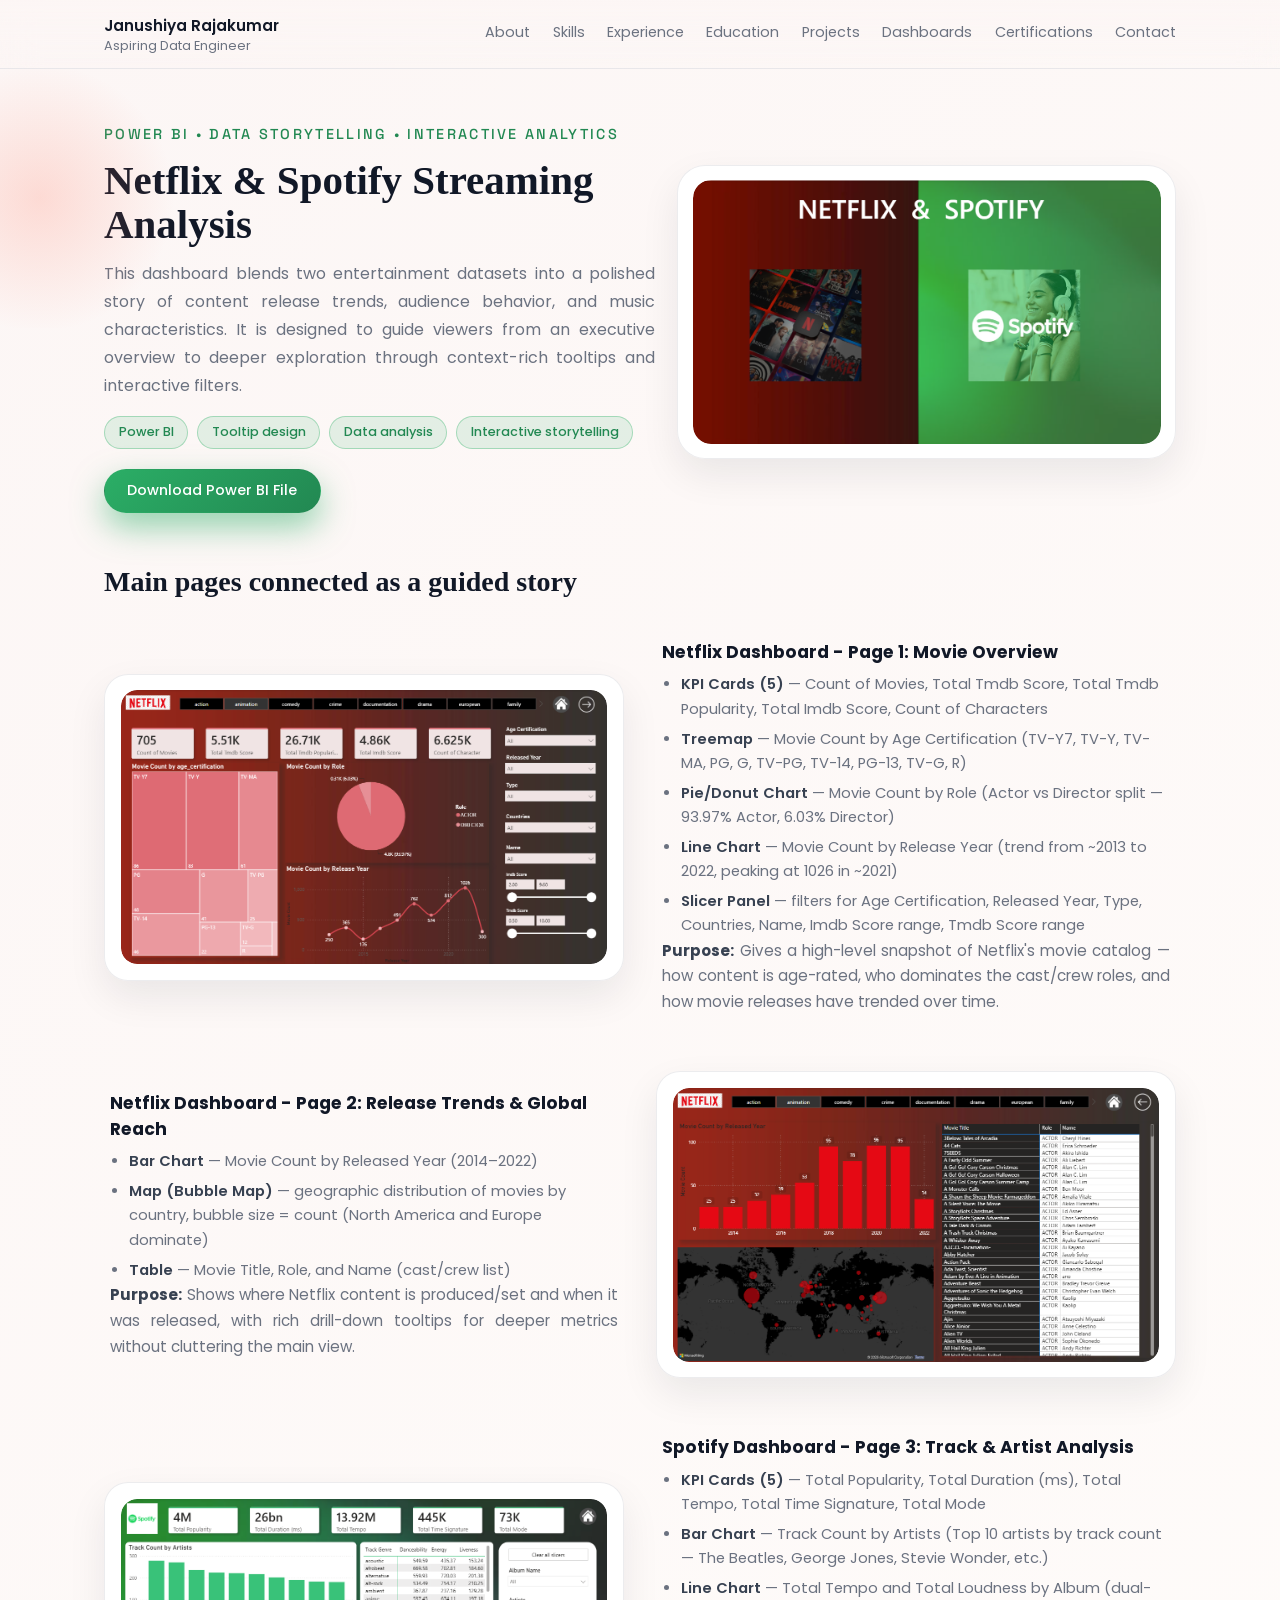
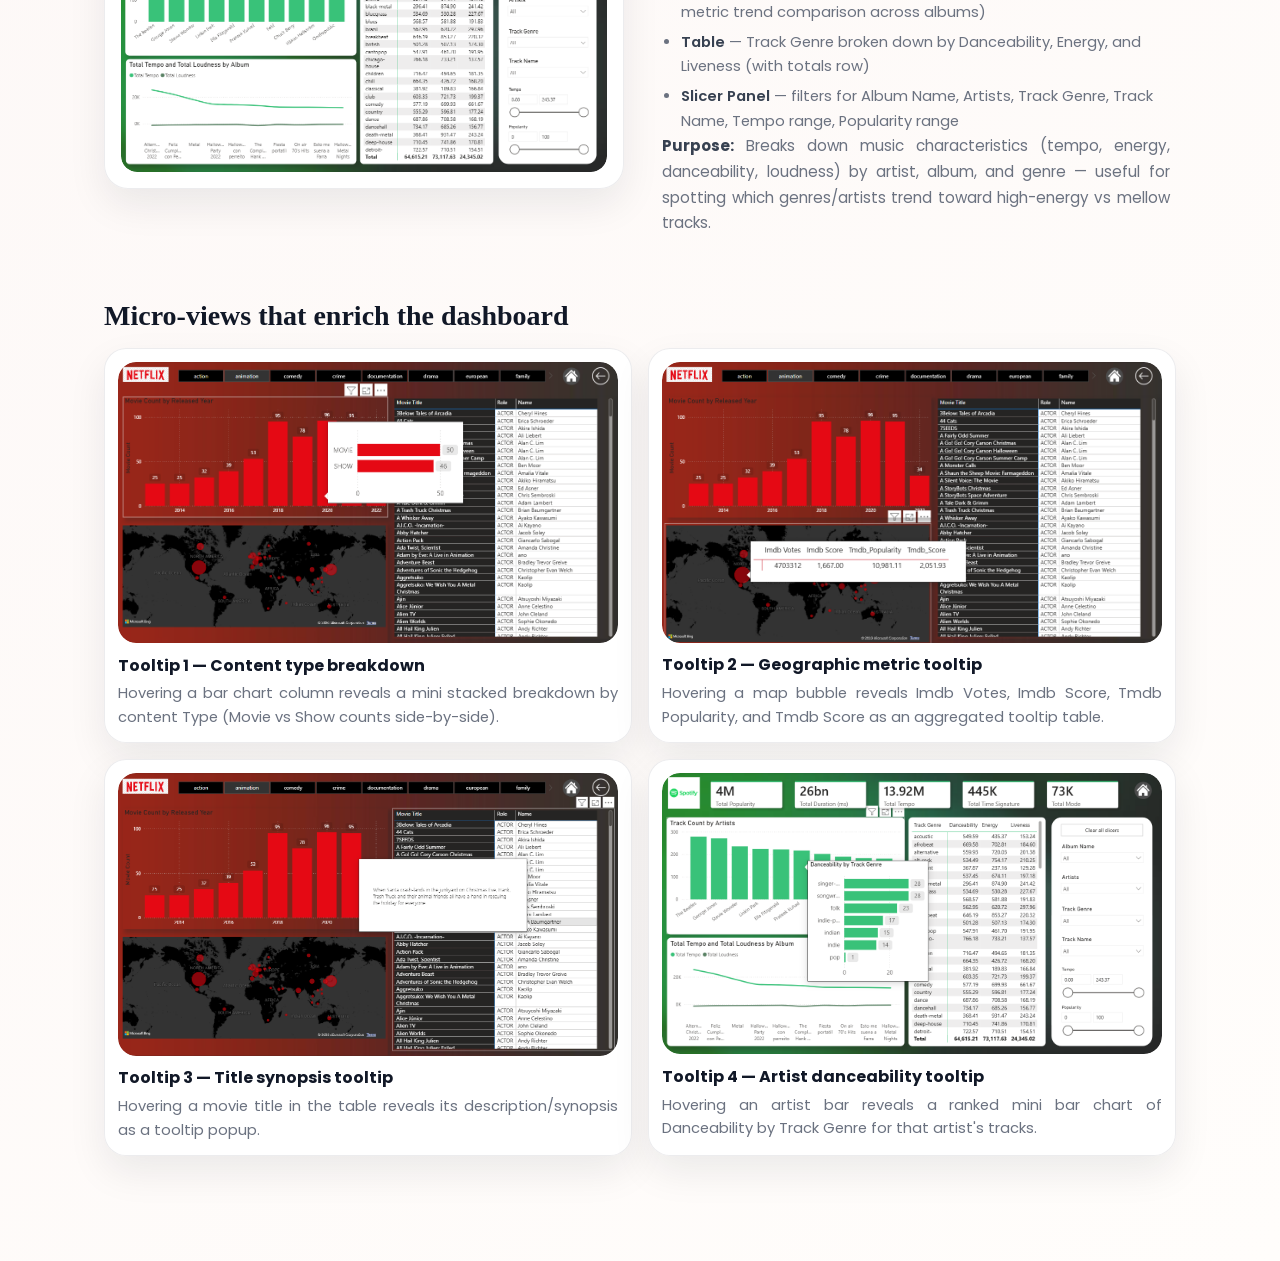
==== commit 857a398d: "added transition to the page 2 - where the dashboard 2 details are added" ====
--- a/dashboard-02-showcase.html
+++ b/dashboard-02-showcase.html
@@ -39,6 +39,7 @@
           <a href="index.html#about">About</a>
           <a href="index.html#skills">Skills</a>
           <a href="index.html#experience">Experience</a>
+          <a href="https://janushiyar.github.io/personal-portfolio/index.html#education">Education</a>
           <a href="index.html#projects">Projects</a>
           <a href="index.html#dashboards">Dashboards</a>
           <a href="index.html#certifications">Certifications</a>
@@ -72,7 +73,19 @@
             </div>
           </div>
           <div class="showcase-hero-card">
-            <img src="Dashboard 02/home.png" alt="Dashboard overview page for Netflix and Spotify insights" />
+            <div class="showcase-blinds">
+              <img class="showcase-blinds-image" src="Dashboard 02/home.png" alt="Dashboard overview page for Netflix and Spotify insights" />
+              <div class="showcase-blinds-strips" aria-hidden="true">
+                <span class="showcase-blind-strip"></span>
+                <span class="showcase-blind-strip"></span>
+                <span class="showcase-blind-strip"></span>
+                <span class="showcase-blind-strip"></span>
+                <span class="showcase-blind-strip"></span>
+                <span class="showcase-blind-strip"></span>
+                <span class="showcase-blind-strip"></span>
+                <span class="showcase-blind-strip"></span>
+              </div>
+            </div>
           </div>
         </div>
       </section>
@@ -85,7 +98,28 @@
           <div class="story-flow">
             <article class="story-step story-step-left">
               <div class="story-media">
-                <img src="Dashboard 02/Netflix Page 1.png" alt="Netflix dashboard page one — Movie Overview" />
+                <div class="dashboard-glow-frame">
+                  <div class="dashboard-callout-image dashboard-callout-image-netflix-overview">
+                  <img src="Dashboard 02/Netflix Page 1.png" alt="Netflix dashboard page one — Movie Overview" />
+                  <div class="dashboard-callouts" aria-hidden="true">
+                    <span class="dashboard-callout" style="--x: 10%; --y: 14%; --delay: 0s;">
+                      <span class="dashboard-callout-dot"></span>
+                      <span class="dashboard-callout-line"></span>
+                      <span class="dashboard-callout-label">KPI overview</span>
+                    </span>
+                    <span class="dashboard-callout" style="--x: 48%; --y: 47%; --delay: 2.5s;">
+                      <span class="dashboard-callout-dot"></span>
+                      <span class="dashboard-callout-line"></span>
+                      <span class="dashboard-callout-label">Release trend</span>
+                    </span>
+                    <span class="dashboard-callout" style="--x: 62%; --y: 72%; --delay: 5s;">
+                      <span class="dashboard-callout-dot"></span>
+                      <span class="dashboard-callout-line"></span>
+                      <span class="dashboard-callout-label">Age ratings</span>
+                    </span>
+                  </div>
+                  </div>
+                </div>
               </div>
               <div class="story-copy">
                 <h3>Netflix Dashboard - Page 1: Movie Overview</h3>
@@ -115,13 +149,55 @@
                 </p>
               </div>
               <div class="story-media">
-                <img src="Dashboard 02/netflix page 2.png" alt="Netflix dashboard page two — Release Trends and Global Reach" />
+                <div class="dashboard-glow-frame">
+                  <div class="dashboard-callout-image dashboard-callout-image-netflix-trends">
+                  <img src="Dashboard 02/netflix page 2.png" alt="Netflix dashboard page two — Release Trends and Global Reach" />
+                  <div class="dashboard-callouts" aria-hidden="true">
+                    <span class="dashboard-callout" style="--x: 12%; --y: 18%; --delay: 0s;">
+                      <span class="dashboard-callout-dot"></span>
+                      <span class="dashboard-callout-line"></span>
+                      <span class="dashboard-callout-label">Release year</span>
+                    </span>
+                    <span class="dashboard-callout" style="--x: 48%; --y: 43%; --delay: 2.5s;">
+                      <span class="dashboard-callout-dot"></span>
+                      <span class="dashboard-callout-line"></span>
+                      <span class="dashboard-callout-label">Global reach</span>
+                    </span>
+                    <span class="dashboard-callout" style="--x: 62%; --y: 76%; --delay: 5s;">
+                      <span class="dashboard-callout-dot"></span>
+                      <span class="dashboard-callout-line"></span>
+                      <span class="dashboard-callout-label">Cast and crew</span>
+                    </span>
+                  </div>
+                  </div>
+                </div>
               </div>
             </article>
 
             <article class="story-step story-step-left">
               <div class="story-media">
-                <img src="Dashboard 02/spotify page 1.png" alt="Spotify dashboard — Track and Artist Analysis" />
+                <div class="dashboard-glow-frame">
+                  <div class="dashboard-callout-image dashboard-callout-image-spotify">
+                  <img src="Dashboard 02/spotify page 1.png" alt="Spotify dashboard — Track and Artist Analysis" />
+                  <div class="dashboard-callouts" aria-hidden="true">
+                    <span class="dashboard-callout" style="--x: 10%; --y: 15%; --delay: 0s;">
+                      <span class="dashboard-callout-dot"></span>
+                      <span class="dashboard-callout-line"></span>
+                      <span class="dashboard-callout-label">Track metrics</span>
+                    </span>
+                    <span class="dashboard-callout" style="--x: 48%; --y: 50%; --delay: 2.5s;">
+                      <span class="dashboard-callout-dot"></span>
+                      <span class="dashboard-callout-line"></span>
+                      <span class="dashboard-callout-label">Artist ranking</span>
+                    </span>
+                    <span class="dashboard-callout" style="--x: 62%; --y: 76%; --delay: 5s;">
+                      <span class="dashboard-callout-dot"></span>
+                      <span class="dashboard-callout-line"></span>
+                      <span class="dashboard-callout-label">Genre details</span>
+                    </span>
+                  </div>
+                  </div>
+                </div>
               </div>
               <div class="story-copy">
                 <h3>Spotify Dashboard - Page 3: Track &amp; Artist Analysis</h3>
@@ -148,22 +224,34 @@
           </div>
           <div class="showcase-tooltip-grid">
             <article class="showcase-tile">
-              <img src="Dashboard 02/Tooltip 1.png" alt="Bar chart tooltip — content type breakdown" />
+              <div class="tooltip-spotlight tooltip-spotlight-one">
+                <img src="Dashboard 02/Tooltip 1.png" alt="Bar chart tooltip — content type breakdown" />
+                <div class="tooltip-spotlight-overlay" aria-hidden="true"></div>
+              </div>
               <h4>Tooltip 1 — Content type breakdown</h4>
               <p>Hovering a bar chart column reveals a mini stacked breakdown by content Type (Movie vs Show counts side-by-side).</p>
             </article>
             <article class="showcase-tile">
-              <img src="Dashboard 02/Tooltip 2.png" alt="Map bubble tooltip — aggregated metrics" />
+              <div class="tooltip-spotlight tooltip-spotlight-two">
+                <img src="Dashboard 02/Tooltip 2.png" alt="Map bubble tooltip — aggregated metrics" />
+                <div class="tooltip-spotlight-overlay" aria-hidden="true"></div>
+              </div>
               <h4>Tooltip 2 — Geographic metric tooltip</h4>
               <p>Hovering a map bubble reveals Imdb Votes, Imdb Score, Tmdb Popularity, and Tmdb Score as an aggregated tooltip table.</p>
             </article>
             <article class="showcase-tile">
-              <img src="Dashboard 02/Tooltip 3.png" alt="Table row tooltip — movie synopsis" />
+              <div class="tooltip-spotlight tooltip-spotlight-three">
+                <img src="Dashboard 02/Tooltip 3.png" alt="Table row tooltip — movie synopsis" />
+                <div class="tooltip-spotlight-overlay" aria-hidden="true"></div>
+              </div>
               <h4>Tooltip 3 — Title synopsis tooltip</h4>
               <p>Hovering a movie title in the table reveals its description/synopsis as a tooltip popup.</p>
             </article>
             <article class="showcase-tile">
-              <img src="Dashboard 02/Tooltip 4.png" alt="Artist bar tooltip — danceability by genre" />
+              <div class="tooltip-spotlight tooltip-spotlight-four">
+                <img src="Dashboard 02/Tooltip 4.png" alt="Artist bar tooltip — danceability by genre" />
+                <div class="tooltip-spotlight-overlay" aria-hidden="true"></div>
+              </div>
               <h4>Tooltip 4 — Artist danceability tooltip</h4>
               <p>Hovering an artist bar reveals a ranked mini bar chart of Danceability by Track Genre for that artist's tracks.</p>
             </article>
@@ -196,6 +284,73 @@
           updateToggleIcon(false);
         });
       });
+
+      const dashboardGlowFrames = [...document.querySelectorAll('.dashboard-glow-frame')];
+      if ('IntersectionObserver' in window && dashboardGlowFrames.length) {
+        const visibilityRatios = new Map(dashboardGlowFrames.map(frame => [frame, 0]));
+        const glowObserver = new IntersectionObserver(entries => {
+          entries.forEach(entry => visibilityRatios.set(entry.target, entry.intersectionRatio));
+          const activeFrame = [...visibilityRatios.entries()]
+            .filter(([, ratio]) => ratio >= 0.5)
+            .sort((a, b) => b[1] - a[1])[0]?.[0];
+
+          dashboardGlowFrames.forEach(frame => {
+            frame.classList.toggle('active', frame === activeFrame);
+          });
+        }, { threshold: 0.5 });
+
+        dashboardGlowFrames.forEach(frame => glowObserver.observe(frame));
+      }
+
+      const showcaseBlinds = document.querySelector('.showcase-blinds');
+      if (showcaseBlinds) {
+        const blindStrips = [...showcaseBlinds.querySelectorAll('.showcase-blind-strip')];
+        const reduceMotion = window.matchMedia('(prefers-reduced-motion: reduce)').matches;
+
+        if (reduceMotion || !('IntersectionObserver' in window)) {
+          blindStrips.forEach(strip => { strip.hidden = true; });
+        } else {
+          blindStrips.forEach(strip => {
+            strip.addEventListener('animationend', () => {
+              strip.hidden = true;
+            }, { once: true });
+          });
+
+          const blindsObserver = new IntersectionObserver(entries => {
+            if (entries.some(entry => entry.isIntersecting && entry.intersectionRatio >= 0.3)) {
+              showcaseBlinds.classList.add('is-revealed');
+              blindsObserver.unobserve(showcaseBlinds);
+            }
+          }, { threshold: 0.3 });
+
+          blindsObserver.observe(showcaseBlinds);
+        }
+      }
+
+      const tooltipSpotlights = [...document.querySelectorAll('.tooltip-spotlight')];
+      const tooltipOverlays = tooltipSpotlights.map(frame => frame.querySelector('.tooltip-spotlight-overlay'));
+      const reducedMotionPreference = window.matchMedia('(prefers-reduced-motion: reduce)').matches;
+
+      if (reducedMotionPreference || !('IntersectionObserver' in window)) {
+        tooltipOverlays.forEach(overlay => { overlay.hidden = true; });
+      } else {
+        const spotlightObserver = new IntersectionObserver(entries => {
+          entries.forEach(entry => {
+            if (!entry.isIntersecting || entry.intersectionRatio < 0.3) return;
+
+            const frame = entry.target;
+            const overlay = frame.querySelector('.tooltip-spotlight-overlay');
+            frame.classList.add('is-scanning');
+            overlay.addEventListener('animationend', () => {
+              frame.classList.add('is-revealed');
+              overlay.style.pointerEvents = 'none';
+            }, { once: true });
+            spotlightObserver.unobserve(frame);
+          });
+        }, { threshold: 0.3 });
+
+        tooltipSpotlights.forEach(frame => spotlightObserver.observe(frame));
+      }
     </script>
   </body>
 </html>
--- a/styles.css
+++ b/styles.css
@@ -199,6 +199,78 @@
   overflow: hidden;
 }
 
+.hero-shapes {
+  position: absolute;
+  inset: 0;
+  overflow: hidden;
+  pointer-events: none;
+  z-index: 0;
+}
+
+.hero-shape {
+  position: absolute;
+  opacity: 0.7;
+  --float-distance: -18px;
+  --float-rotate-distance: -14px;
+}
+
+.hero-shape-ring {
+  top: 18%;
+  left: 68%;
+  width: 44px;
+  height: 44px;
+  box-sizing: border-box;
+  border: 3px solid #1f9d55;
+  border-radius: 50%;
+  animation: float 7s ease-in-out -1.4s infinite;
+}
+
+.hero-shape-square {
+  top: 40%;
+  left: 84%;
+  width: 34px;
+  height: 34px;
+  background: #8fdcae;
+  animation: float-rotate 10s ease-in-out -3.2s infinite;
+}
+
+.hero-shape-triangle {
+  top: 68%;
+  left: 72%;
+  width: 0;
+  height: 0;
+  border-right: 18px solid transparent;
+  border-bottom: 32px solid #f2b8a5;
+  border-left: 18px solid transparent;
+  animation: float 8.5s ease-in-out -4.8s infinite;
+}
+
+.hero-shape-outline {
+  top: 15%;
+  left: 91%;
+  width: 28px;
+  height: 28px;
+  box-sizing: border-box;
+  border: 3px solid #8fdcae;
+  animation: float-rotate 9.5s ease-in-out -2.1s infinite;
+}
+
+@keyframes float {
+  0%, 100% { transform: translateY(0); }
+  50% { transform: translateY(var(--float-distance)); }
+}
+
+@keyframes float-rotate {
+  0%, 100% { transform: translateY(0) rotate(0deg); }
+  50% { transform: translateY(var(--float-rotate-distance)) rotate(180deg); }
+}
+
+@media (prefers-reduced-motion: reduce) {
+  .hero-shape {
+    animation: none;
+  }
+}
+
 /* subtle data/technology animation layer */
 .hero-data-bg {
   position: absolute;
@@ -251,6 +323,8 @@
 }
 
 .hero-main {
+  position: relative;
+  z-index: 1;
   display: flex;
   flex-direction: column;
   gap: 1.8rem;
@@ -510,7 +584,70 @@
   align-items: center;
 }
 
+/* ABOUT ANIMATION */
+#about {
+  position: relative;
+  overflow: hidden;
+}
+
+.about-photo-frame {
+  position: relative;
+}
+
+.about-photo-frame::before,
+.about-photo-frame::after {
+  content: "";
+  position: absolute;
+  pointer-events: none;
+  z-index: 0;
+}
+
+.about-photo-frame::before {
+  top: 50%;
+  left: 50%;
+  width: clamp(80px, 12vw, 160px);
+  height: clamp(80px, 12vw, 160px);
+  border-radius: 50%;
+  background: #8fdcae;
+  filter: blur(24px);
+  opacity: 0.6;
+  animation: about-photo-float 6s ease-in-out infinite;
+}
+
+.about-photo-frame::after {
+  inset: -6%;
+  border: 2px dashed #1f9d55;
+  border-radius: 50%;
+  animation: about-photo-rotate 14s linear infinite;
+}
+
+@keyframes about-photo-float {
+  0%, 100% { transform: translate(-50%, -50%); }
+  50% { transform: translate(-50%, calc(-50% - 0.6rem)); }
+}
+
+@keyframes about-photo-rotate {
+  to { transform: rotate(360deg); }
+}
+
+@media (max-width: 767px) {
+  .about-photo-frame::before,
+  .about-photo-frame::after {
+    display: none;
+  }
+}
+
+@media (prefers-reduced-motion: reduce) {
+  #about::before,
+  .about-photo-frame::before,
+  .about-photo-frame::after {
+    animation: none;
+  }
+}
+
 .about-photo {
+  position: relative;
+  z-index: 1;
   width: 190px;
   height: 190px;
   border-radius: 50%;
@@ -595,6 +732,382 @@
   border-radius: var(--radius-pill);
   background: rgba(43, 174, 102, 0.06);
   color: #065f46;
+}
+
+/* SKILLS ANIMATION */
+#skills {
+  position: relative;
+  overflow: hidden;
+}
+
+#skills > .container {
+  position: relative;
+  z-index: 1;
+}
+
+.skills-symbols {
+  position: absolute;
+  inset: 0;
+  pointer-events: none;
+  z-index: 0;
+}
+
+#skills .tag-list li {
+  opacity: 0;
+  transform: translateY(12px) scale(0.7);
+}
+
+#skills.visible .tag-list li {
+  animation: chipIn 0.5s ease-out both;
+  animation-delay: calc(var(--i) * 70ms + var(--card-delay));
+}
+
+#skills .tag-list li:hover {
+  translate: 0 -2px;
+}
+
+@keyframes chipIn {
+  from { opacity: 0; transform: translateY(12px) scale(0.7); }
+  to { opacity: 1; transform: translateY(0) scale(1); }
+}
+
+.skills-symbols span {
+  position: absolute;
+  left: var(--left);
+  top: var(--top);
+  color: var(--symbol-color, #1f9d55);
+  opacity: 0.42;
+  font-family: monospace;
+  font-size: var(--font-size);
+  animation: skills-symbol-float var(--duration) ease-in-out var(--delay) infinite;
+}
+
+.skills-symbols .symbol-pill {
+  padding: 4px 12px;
+  border: 1px solid rgba(31, 157, 85, 0.45);
+  border-radius: 999px;
+}
+
+.skills-symbols .symbol-light {
+  --symbol-color: #8fdcae;
+}
+
+.skills-symbols span:nth-child(1) {
+  --left: 8%; --top: 14%; --font-size: 24px; --duration: 6.4s; --delay: -1.3s; --float-y: -12px;
+}
+.skills-symbols span:nth-child(2) {
+  --left: 72%; --top: 10%; --font-size: 21px; --duration: 8.2s; --delay: -3.7s; --float-y: -15px;
+}
+.skills-symbols span:nth-child(3) {
+  --left: 18%; --top: 37%; --font-size: 27px; --duration: 7.1s; --delay: -2.2s; --float-y: -10px;
+}
+.skills-symbols span:nth-child(4) {
+  --left: 50%; --top: 22%; --font-size: 20px; --duration: 9.4s; --delay: -5.1s; --float-y: -14px;
+}
+.skills-symbols span:nth-child(5) {
+  --left: 86%; --top: 39%; --font-size: 26px; --duration: 6.8s; --delay: -4.4s; --float-y: -11px;
+}
+.skills-symbols span:nth-child(6) {
+  --left: 7%; --top: 67%; --font-size: 23px; --duration: 8.8s; --delay: -6.2s; --float-y: -16px;
+}
+.skills-symbols span:nth-child(7) {
+  --left: 37%; --top: 80%; --font-size: 25px; --duration: 7.6s; --delay: -1.8s; --float-y: -13px;
+}
+.skills-symbols span:nth-child(8) {
+  --left: 70%; --top: 75%; --font-size: 19px; --duration: 9.8s; --delay: -7.3s; --float-y: -10px;
+}
+.skills-symbols span:nth-child(9) {
+  --left: 88%; --top: 62%; --font-size: 22px; --duration: 6.1s; --delay: -2.9s; --float-y: -15px;
+}
+.skills-symbols span:nth-child(10) {
+  --left: 24%; --top: 81%; --font-size: 28px; --duration: 8.5s; --delay: -5.8s; --float-y: -12px;
+}
+.skills-symbols span:nth-child(11) {
+  --left: 58%; --top: 84%; --font-size: 24px; --duration: 7.3s; --delay: -3.2s; --float-y: -16px;
+}
+.skills-symbols span:nth-child(12) {
+  --left: 43%; --top: 52%; --font-size: 20px; --duration: 9.1s; --delay: -6.7s; --float-y: -11px;
+}
+
+@keyframes skills-symbol-float {
+  0%, 100% { transform: translate(0, 0); }
+  50% { transform: translate(0.4vw, var(--float-y)); }
+}
+
+@media (max-width: 767px) {
+  .skills-symbols { display: none; }
+}
+
+@media (prefers-reduced-motion: reduce) {
+  .skills-symbols span,
+  #skills.visible .tag-list li {
+    animation: none;
+  }
+
+  #skills .tag-list li {
+    opacity: 1;
+    transform: none;
+    translate: none;
+    transition: none;
+  }
+}
+
+/* EXPERIENCE ANIMATION */
+#experience {
+  position: relative;
+  overflow: hidden;
+}
+
+#experience > .container {
+  position: relative;
+  z-index: 1;
+}
+
+.experience-data-bg {
+  position: absolute;
+  inset: 0;
+  height: 100%;
+  overflow: hidden;
+  pointer-events: none;
+  z-index: 0;
+}
+
+.experience-data-bg i {
+  position: absolute;
+  top: 105%;
+  left: var(--left);
+  color: var(--color);
+  font-size: var(--size);
+  opacity: 0;
+  animation:
+    rise var(--dur) linear infinite var(--delay),
+    sway var(--sway-dur) ease-in-out var(--delay) infinite alternate;
+}
+
+.experience-data-bg i:nth-child(1) {
+  --left: 6%;
+  --dur: 20s;
+  --sway-dur: 8s;
+  --sway-x: 2vw;
+  --size: 36px;
+  --delay: -2s;
+  --color: #1f9d55;
+  --rotate-from: -8deg;
+  --rotate-to: 14deg;
+}
+
+.experience-data-bg i:nth-child(2) {
+  --left: 13%;
+  --dur: 23s;
+  --sway-dur: 6.5s;
+  --sway-x: -2.3vw;
+  --size: 44px;
+  --delay: -5s;
+  --color: #8fdcae;
+  --rotate-from: 12deg;
+  --rotate-to: -18deg;
+}
+
+.experience-data-bg i:nth-child(3) {
+  --left: 22%;
+  --dur: 17s;
+  --sway-dur: 9s;
+  --sway-x: 1.7vw;
+  --size: 32px;
+  --delay: -9s;
+  --color: #1f9d55;
+  --rotate-from: -14deg;
+  --rotate-to: 20deg;
+}
+
+.experience-data-bg i:nth-child(4) {
+  --left: 31%;
+  --dur: 25s;
+  --sway-dur: 7s;
+  --sway-x: -1.7vw;
+  --size: 48px;
+  --delay: -13s;
+  --color: #8fdcae;
+  --rotate-from: 18deg;
+  --rotate-to: -12deg;
+}
+
+.experience-data-bg i:nth-child(5) {
+  --left: 40%;
+  --dur: 19s;
+  --sway-dur: 8.5s;
+  --sway-x: 2.5vw;
+  --size: 40px;
+  --delay: -18s;
+  --color: #1f9d55;
+  --rotate-from: -20deg;
+  --rotate-to: 16deg;
+}
+
+.experience-data-bg i:nth-child(6) {
+  --left: 49%;
+  --dur: 14s;
+  --sway-dur: 6s;
+  --sway-x: -2.1vw;
+  --size: 52px;
+  --delay: -4s;
+  --color: #8fdcae;
+  --rotate-from: 10deg;
+  --rotate-to: 26deg;
+}
+
+.experience-data-bg i:nth-child(7) {
+  --left: 58%;
+  --dur: 22s;
+  --sway-dur: 9.5s;
+  --sway-x: 1.4vw;
+  --size: 34px;
+  --delay: -11s;
+  --color: #1f9d55;
+  --rotate-from: -5deg;
+  --rotate-to: 22deg;
+}
+
+.experience-data-bg i:nth-child(8) {
+  --left: 67%;
+  --dur: 16s;
+  --sway-dur: 7.5s;
+  --sway-x: -2.5vw;
+  --size: 46px;
+  --delay: -7s;
+  --color: #1f9d55;
+  --rotate-from: -18deg;
+  --rotate-to: 12deg;
+}
+
+.experience-data-bg i:nth-child(9) {
+  --left: 76%;
+  --dur: 26s;
+  --sway-dur: 8s;
+  --sway-x: 1.9vw;
+  --size: 38px;
+  --delay: -20s;
+  --color: #8fdcae;
+  --rotate-from: 16deg;
+  --rotate-to: -10deg;
+}
+
+.experience-data-bg i:nth-child(10) {
+  --left: 85%;
+  --dur: 18s;
+  --sway-dur: 10s;
+  --sway-x: -2vw;
+  --size: 50px;
+  --delay: -15s;
+  --color: #1f9d55;
+  --rotate-from: -12deg;
+  --rotate-to: 28deg;
+}
+
+.experience-data-bg i:nth-child(11) {
+  --left: 94%;
+  --dur: 24s;
+  --sway-dur: 6.8s;
+  --sway-x: 2.3vw;
+  --size: 42px;
+  --delay: -22s;
+  --color: #8fdcae;
+  --rotate-from: -20deg;
+  --rotate-to: 20deg;
+}
+
+.experience-data-bg i:nth-child(12) {
+  --left: 3%;
+  --dur: 21s;
+  --sway-dur: 9s;
+  --sway-x: -1.6vw;
+  --size: 34px;
+  --delay: -17s;
+  --color: #1f9d55;
+  --rotate-from: -8deg;
+  --rotate-to: 30deg;
+}
+
+.experience-data-bg i:nth-child(13) {
+  --left: 37%;
+  --dur: 15s;
+  --sway-dur: 7s;
+  --sway-x: 2.1vw;
+  --size: 48px;
+  --delay: -6s;
+  --color: #8fdcae;
+  --rotate-from: 20deg;
+  --rotate-to: -14deg;
+}
+
+.experience-data-bg i:nth-child(14) {
+  --left: 72%;
+  --dur: 23s;
+  --sway-dur: 8.8s;
+  --sway-x: -2.4vw;
+  --size: 36px;
+  --delay: -24s;
+  --color: #1f9d55;
+  --rotate-from: -15deg;
+  --rotate-to: 25deg;
+}
+
+@keyframes rise {
+  0% { top: 105%; opacity: 0; }
+  10%, 90% { opacity: 0.45; }
+  100% { top: -15%; opacity: 0; }
+}
+
+@keyframes sway {
+  from {
+    translate: 0 0;
+    rotate: var(--rotate-from);
+  }
+  to {
+    translate: var(--sway-x) 0;
+    rotate: var(--rotate-to);
+  }
+}
+
+.timeline-meta::before {
+  z-index: 1;
+}
+
+.timeline-meta::after {
+  content: "";
+  position: absolute;
+  top: 0.15rem;
+  left: -1.55rem;
+  width: 11px;
+  height: 11px;
+  border: 2px solid #1f9d55;
+  border-radius: 50%;
+  pointer-events: none;
+  z-index: 0;
+  animation: experience-timeline-pulse 2.4s ease-out infinite;
+}
+
+@keyframes experience-timeline-pulse {
+  from { opacity: 0.7; transform: scale(0.6); }
+  to { opacity: 0; transform: scale(1.8); }
+}
+
+@media (max-width: 767px) {
+  .experience-data-bg,
+  .timeline-meta::after {
+    display: none;
+  }
+}
+
+@media (prefers-reduced-motion: reduce) {
+  .experience-data-bg i,
+  .timeline-meta::after {
+    animation: none;
+  }
+
+  .experience-data-bg i {
+    opacity: 0;
+  }
 }
 
 .timeline {
@@ -695,6 +1208,85 @@
   text-align: justify;
 }
 
+/* PROJECTS ANIMATION */
+#projects {
+  position: relative;
+  overflow: hidden;
+}
+
+#projects > .container {
+  position: relative;
+  z-index: 1;
+}
+
+.projects-network {
+  position: absolute;
+  inset: 0;
+  width: 100%;
+  height: 100%;
+  opacity: 0.5;
+  pointer-events: none;
+  z-index: 0;
+}
+
+.projects-network .network-lines {
+  animation: projects-dash-flow 1.4s linear infinite;
+}
+
+@keyframes projects-dash-flow {
+  to { stroke-dashoffset: -16; }
+}
+
+.projects-network .network-node {
+  transform-box: fill-box;
+  transform-origin: center;
+  animation: projects-node-pulse 2.4s ease-in-out infinite;
+}
+
+.projects-network .node-one { animation-delay: -0.2s; }
+.projects-network .node-two { animation-delay: -0.6s; }
+.projects-network .node-three { animation-delay: -1s; }
+.projects-network .node-four { animation-delay: -1.4s; }
+.projects-network .node-five { animation-delay: -1.8s; }
+.projects-network .node-six { animation-delay: -2.2s; }
+
+@keyframes projects-node-pulse {
+  0%, 100% { opacity: 1; transform: scale(1); }
+  50% { opacity: 0.5; transform: scale(1.9); }
+}
+
+#projects .project-card {
+  transition: transform 0.25s ease, box-shadow 0.18s ease, border-color 0.18s ease;
+}
+
+@media (hover: hover) and (pointer: fine) {
+  #projects .project-card:hover {
+    transform: translateY(-3px) rotate(-1deg);
+  }
+}
+
+@media (max-width: 767px) {
+  .projects-network {
+    display: none;
+  }
+}
+
+@media (prefers-reduced-motion: reduce) {
+  .projects-network .network-lines,
+  .projects-network .network-node,
+  .projects-medallion-bar {
+    animation: none;
+  }
+
+  #projects .project-card {
+    transition: none;
+  }
+
+  #projects .project-card:hover {
+    transform: none;
+  }
+}
+
 .projects-grid {
   margin-top: 2rem;
   display: grid;
@@ -716,10 +1308,12 @@
   margin: 0 0 0.5rem;
 }
 
-.project-card:hover {
-  transform: translateY(-4px);
-  box-shadow: 0 26px 52px rgba(15, 23, 42, 0.22);
-  border-color: rgba(148, 163, 184, 0.9);
+@media (hover: hover) and (pointer: fine) {
+  .project-card:hover {
+    transform: translateY(-4px);
+    box-shadow: 0 26px 52px rgba(15, 23, 42, 0.22);
+    border-color: rgba(148, 163, 184, 0.9);
+  }
 }
 
 .project-card p {
@@ -748,6 +1342,140 @@
   padding: 1.2rem 1.3rem 1.3rem;
   box-shadow: 0 14px 34px rgba(15, 23, 42, 0.12);
   cursor: pointer;
+}
+
+/* DASHBOARDS ANIMATION */
+#dashboards {
+  position: relative;
+  overflow: hidden;
+}
+
+#dashboards > .container {
+  position: relative;
+  z-index: 1;
+}
+
+.dashboard-mini-chart {
+  position: absolute;
+  display: flex;
+  align-items: center;
+  justify-content: center;
+  box-sizing: border-box;
+  width: clamp(36px, 5vw, 70px);
+  height: clamp(36px, 5vw, 70px);
+  padding: 5px;
+  border: 1px solid #cfe3d8;
+  border-radius: 14px;
+  background: #ffffff;
+  opacity: 0.96;
+  pointer-events: none;
+  z-index: 0;
+  animation: dashboard-mini-float var(--float-duration) ease-in-out var(--float-delay) infinite;
+}
+
+.dashboard-mini-chart svg {
+  width: 100%;
+  height: 100%;
+}
+
+.chart-top-left {
+  top: 17%;
+  left: 8%;
+  --float-duration: 7.2s;
+  --float-delay: -0.8s;
+}
+
+.chart-top-right {
+  top: 14%;
+  left: 81%;
+  --float-duration: 9.4s;
+  --float-delay: -2.1s;
+}
+
+.chart-left-edge {
+  top: 46%;
+  left: 6%;
+  --float-duration: 8.1s;
+  --float-delay: -3.7s;
+}
+
+.chart-right-edge {
+  top: 57%;
+  left: 48%;
+  --float-duration: 9.8s;
+  --float-delay: -5.4s;
+}
+
+.chart-open-one,
+.chart-open-two,
+.chart-open-three {
+  z-index: 2;
+  opacity: 0.9;
+}
+
+.chart-open-one {
+  top: 64%;
+  left: 64%;
+  --float-duration: 7.8s;
+  --float-delay: -4.2s;
+}
+
+.chart-open-two {
+  top: 74%;
+  left: 75%;
+  --float-duration: 8.8s;
+  --float-delay: -6.3s;
+}
+
+.chart-open-three {
+  top: 84%;
+  left: 82%;
+  --float-duration: 9.2s;
+  --float-delay: -7.4s;
+}
+
+@keyframes dashboard-mini-float {
+  0%, 100% { transform: translate(0, 0) rotate(-5deg); }
+  50% { transform: translate(0.7vw, -1.2vh) rotate(5deg); }
+}
+
+.dashboard-card .project-image {
+  overflow: hidden;
+}
+
+.dashboard-card .project-image img {
+  transition: transform 0.4s ease;
+}
+
+@media (hover: hover) and (pointer: fine) {
+  .dashboard-card:hover .project-image img {
+    transform: scale(1.06);
+  }
+}
+
+@media (max-width: 960px) {
+  .chart-open-one,
+  .chart-open-two,
+  .chart-open-three {
+    display: none;
+  }
+}
+
+@media (max-width: 767px) {
+  .dashboard-mini-chart {
+    display: none;
+  }
+}
+
+@media (prefers-reduced-motion: reduce) {
+  .dashboard-mini-chart {
+    animation: none;
+  }
+
+  .dashboard-card .project-image img {
+    transform: none;
+    transition: none;
+  }
 }
 
 .dashboard-card h3 {
@@ -973,6 +1701,64 @@
   border-radius: 18px;
 }
 
+.showcase-blinds {
+  position: relative;
+  width: 100%;
+  overflow: hidden;
+  aspect-ratio: 1162 / 655;
+  border-radius: 18px;
+}
+
+.showcase-blinds-image {
+  width: 100%;
+  height: 100%;
+  display: block;
+  object-fit: cover;
+}
+
+.showcase-blinds-strips {
+  position: absolute;
+  inset: 0;
+  overflow: hidden;
+  pointer-events: none;
+  z-index: 1;
+}
+
+.showcase-blind-strip {
+  position: absolute;
+  top: 0;
+  left: calc(var(--strip-index) * 12.5%);
+  width: 12.5%;
+  height: 100%;
+  background: rgba(255, 255, 255, 0.95);
+  transform: scaleY(1);
+  transform-origin: top;
+  pointer-events: none;
+}
+
+.showcase-blind-strip:nth-child(1) { --strip-index: 0; --strip-delay: 0s; }
+.showcase-blind-strip:nth-child(2) { --strip-index: 1; --strip-delay: 0.06s; }
+.showcase-blind-strip:nth-child(3) { --strip-index: 2; --strip-delay: 0.12s; }
+.showcase-blind-strip:nth-child(4) { --strip-index: 3; --strip-delay: 0.18s; }
+.showcase-blind-strip:nth-child(5) { --strip-index: 4; --strip-delay: 0.24s; }
+.showcase-blind-strip:nth-child(6) { --strip-index: 5; --strip-delay: 0.3s; }
+.showcase-blind-strip:nth-child(7) { --strip-index: 6; --strip-delay: 0.36s; }
+.showcase-blind-strip:nth-child(8) { --strip-index: 7; --strip-delay: 0.42s; }
+
+.showcase-blinds.is-revealed .showcase-blind-strip {
+  animation: showcase-blinds-open 0.5s ease-in-out var(--strip-delay) forwards;
+}
+
+@keyframes showcase-blinds-open {
+  to { transform: scaleY(0); }
+}
+
+@media (prefers-reduced-motion: reduce) {
+  .showcase-blind-strip {
+    display: none;
+  }
+}
+
 .showcase-pills {
   display: flex;
   flex-wrap: wrap;
@@ -1074,6 +1860,156 @@
   background: #f8f6f4;
 }
 
+.dashboard-callout-image {
+  position: relative;
+  width: 100%;
+  padding: 0;
+  overflow: hidden;
+  z-index: 1;
+  border-radius: 16px;
+}
+
+.dashboard-glow-frame {
+  position: relative;
+  padding: 3px;
+  border-radius: 19px;
+  isolation: isolate;
+}
+
+.dashboard-glow-frame::before {
+  content: "";
+  position: absolute;
+  inset: -3px;
+  z-index: 0;
+  border-radius: 22px;
+  background: conic-gradient(from 0deg, #1f9d55, transparent 30%, transparent 70%, #1f9d55);
+  filter: blur(4px);
+  opacity: 0;
+  transform: rotate(0deg);
+  transition: opacity 0.4s ease;
+  pointer-events: none;
+}
+
+.dashboard-glow-frame.active::before {
+  opacity: 1;
+  animation: dashboard-glow-spin 4s linear infinite;
+}
+
+@keyframes dashboard-glow-spin {
+  to { transform: rotate(360deg); }
+}
+
+.dashboard-callout-image-netflix-overview,
+.dashboard-callout-image-spotify {
+  aspect-ratio: 1162 / 653;
+}
+
+.dashboard-callout-image-netflix-trends {
+  aspect-ratio: 1160 / 653;
+}
+
+.dashboard-callout-image img {
+  display: block;
+  width: 100%;
+  height: 100%;
+  min-height: 0;
+  max-height: none;
+  object-fit: contain;
+}
+
+.dashboard-callout {
+  position: absolute;
+  top: var(--y);
+  left: var(--x);
+  z-index: 2;
+  opacity: 0;
+  pointer-events: none;
+  animation: dashboard-callout-cycle 7.5s ease-in-out var(--delay) infinite both;
+}
+
+.dashboard-callout-dot {
+  position: absolute;
+  top: 0;
+  left: 0;
+  width: 6px;
+  height: 6px;
+  border-radius: 50%;
+  background: #ffffff;
+  box-shadow: 0 0 0 2px #ffffff, 0 1px 5px rgba(15, 23, 42, 0.65);
+  transform: translate(-50%, -50%);
+}
+
+.dashboard-callout-line {
+  position: absolute;
+  top: 0;
+  left: 3px;
+  width: 24px;
+  height: 1px;
+  background: #ffffff;
+  box-shadow: 0 1px 3px rgba(15, 23, 42, 0.7);
+  transform: scaleX(0);
+  transform-origin: left center;
+  animation: dashboard-callout-line-draw 7.5s ease-in-out var(--delay) infinite both;
+}
+
+.dashboard-callout-label {
+  position: absolute;
+  top: -12px;
+  left: 32px;
+  padding: 3px 6px;
+  border: 1px solid rgba(255, 255, 255, 0.72);
+  border-radius: 4px;
+  background: rgba(17, 24, 39, 0.9);
+  box-shadow: 0 2px 7px rgba(15, 23, 42, 0.25);
+  color: #ffffff;
+  font-size: 10px;
+  font-weight: 500;
+  line-height: 1.25;
+  white-space: nowrap;
+}
+
+@keyframes dashboard-callout-cycle {
+  0%, 2%, 29%, 100% { opacity: 0; }
+  4%, 25% { opacity: 1; }
+}
+
+@keyframes dashboard-callout-line-draw {
+  0%, 2%, 29%, 100% { transform: scaleX(0); }
+  10%, 25% { transform: scaleX(1); }
+}
+
+@media (max-width: 479px) {
+  .dashboard-glow-frame {
+    padding: 2px;
+  }
+
+  .dashboard-glow-frame::before {
+    inset: -2px;
+    filter: blur(3px);
+  }
+
+  .dashboard-callout-label {
+    padding: 2px 4px;
+    font-size: 9px;
+  }
+}
+
+@media (prefers-reduced-motion: reduce) {
+  .dashboard-glow-frame.active::before {
+    animation: none;
+  }
+
+  .dashboard-callout {
+    opacity: 1;
+    animation: none;
+  }
+
+  .dashboard-callout-line {
+    transform: scaleX(1);
+    animation: none;
+  }
+}
+
 .story-copy {
   padding: 0.5rem 0.4rem;
 }
@@ -1192,6 +2128,74 @@
   max-height: 260px;
   object-fit: contain;
   background: #f8f6f4;
+}
+
+@property --mx {
+  syntax: "<percentage>";
+  inherits: false;
+  initial-value: 50%;
+}
+
+@property --my {
+  syntax: "<percentage>";
+  inherits: false;
+  initial-value: 50%;
+}
+
+@property --spotlight-radius {
+  syntax: "<length>";
+  inherits: false;
+  initial-value: 12px;
+}
+
+.tooltip-spotlight {
+  position: relative;
+  width: 100%;
+  overflow: hidden;
+  border-radius: 18px;
+}
+
+.tooltip-spotlight-one { aspect-ratio: 1161 / 652; --spotlight-delay: 0s; }
+.tooltip-spotlight-two { aspect-ratio: 1162 / 652; --spotlight-delay: 0.15s; }
+.tooltip-spotlight-three { aspect-ratio: 1302 / 735; --spotlight-delay: 0.3s; }
+.tooltip-spotlight-four { aspect-ratio: 1302 / 732; --spotlight-delay: 0.45s; }
+
+.tooltip-spotlight img {
+  display: block;
+  width: 100%;
+  height: 100%;
+  min-height: 0;
+  max-height: none;
+  object-fit: contain;
+}
+
+.tooltip-spotlight-overlay {
+  position: absolute;
+  inset: 0;
+  z-index: 1;
+  --mx: 20%;
+  --my: 30%;
+  --spotlight-radius: 12px;
+  background: #1a1a1a;
+  pointer-events: auto;
+  mask-image: radial-gradient(circle var(--spotlight-radius) at var(--mx) var(--my), transparent 96%, #000 100%);
+  -webkit-mask-image: radial-gradient(circle var(--spotlight-radius) at var(--mx) var(--my), transparent 96%, #000 100%);
+}
+
+.tooltip-spotlight.is-scanning .tooltip-spotlight-overlay {
+  animation: tooltip-spotlight-scan 3s ease-in-out var(--spotlight-delay) forwards;
+}
+
+@keyframes tooltip-spotlight-scan {
+  0% { --mx: 20%; --my: 30%; --spotlight-radius: 12px; }
+  58% { --mx: 75%; --my: 65%; --spotlight-radius: 36px; }
+  100% { --mx: 50%; --my: 50%; --spotlight-radius: 160vmax; }
+}
+
+@media (prefers-reduced-motion: reduce) {
+  .tooltip-spotlight-overlay {
+    display: none;
+  }
 }
 
 .showcase-tile h4 {
@@ -1248,6 +2252,8 @@
 }
 
 .cert-card {
+  position: relative;
+  overflow: hidden;
   background: var(--card-bg);
   border-radius: var(--radius-md);
   padding: 1rem 1rem 1.1rem;
@@ -1257,6 +2263,8 @@
 }
 
 .cert-card a {
+  position: relative;
+  z-index: 1;
   display: block;
   color: inherit;
   text-decoration: none;
@@ -1275,20 +2283,138 @@
   color: var(--text-muted);
 }
 
-.cert-card:hover {
-  transform: translateY(-3px);
-  box-shadow: 0 18px 36px rgba(15, 23, 42, 0.16);
-  border-color: rgba(148, 163, 184, 0.9);
-  background-color: #ffffff;
+@media (hover: hover) and (pointer: fine) {
+  .cert-card:hover {
+    transform: translateY(-3px);
+    box-shadow: 0 18px 36px rgba(15, 23, 42, 0.16);
+    border-color: rgba(148, 163, 184, 0.9);
+    background-color: #ffffff;
+  }
+}
+
+/* CERTIFICATIONS ANIMATION */
+#certifications {
+  position: relative;
+  overflow: hidden;
+}
+
+#certifications > .container {
+  position: relative;
+  z-index: 1;
+}
+
+.cert-card::after {
+  content: "";
+  position: absolute;
+  top: 0;
+  bottom: 0;
+  left: -60%;
+  width: 40%;
+  pointer-events: none;
+  z-index: 0;
+  background: linear-gradient(
+    105deg,
+    transparent,
+    rgba(31, 157, 85, 0.3),
+    transparent
+  );
+  animation: certification-shine 4s ease-in-out infinite;
+}
+
+.cert-card:nth-child(1)::after { animation-delay: 0s; }
+.cert-card:nth-child(2)::after { animation-delay: 0.3s; }
+.cert-card:nth-child(3)::after { animation-delay: 0.6s; }
+.cert-card:nth-child(4)::after { animation-delay: 0.9s; }
+.cert-card:nth-child(5)::after { animation-delay: 1.2s; }
+.cert-card:nth-child(6)::after { animation-delay: 1.5s; }
+.cert-card:nth-child(7)::after { animation-delay: 1.8s; }
+.cert-card:nth-child(8)::after { animation-delay: 2.1s; }
+
+@keyframes certification-shine {
+  from { left: -60%; }
+  to { left: 120%; }
+}
+
+.certifications-award,
+.certifications-decoration {
+  position: absolute;
+  pointer-events: none;
+  z-index: 0;
+  line-height: 1;
+  animation: certification-icon-float var(--float-duration) ease-in-out var(--float-delay) infinite;
+}
+
+.certifications-award {
+  top: 8%;
+  right: 8%;
+  color: #e8b923;
+  font-size: clamp(22px, 3.1vw, 44px);
+  opacity: 0.6;
+  --float-duration: 7s;
+  --float-delay: -1.4s;
+}
+
+.cert-star {
+  top: 12%;
+  left: 7%;
+  color: #e8b923;
+  font-size: clamp(19px, 2.7vw, 38px);
+  opacity: 0.58;
+  --float-duration: 6.4s;
+  --float-delay: -3.2s;
+}
+
+.cert-medal {
+  right: 12%;
+  bottom: 10%;
+  color: #1f9d55;
+  font-size: clamp(20px, 2.8vw, 40px);
+  opacity: 0.55;
+  --float-duration: 8.5s;
+  --float-delay: -5.1s;
+}
+
+.cert-badge {
+  top: 7%;
+  left: 45%;
+  color: #1f9d55;
+  font-size: clamp(18px, 2.5vw, 36px);
+  opacity: 0.52;
+  --float-duration: 7.8s;
+  --float-delay: -6.3s;
+}
+
+@keyframes certification-icon-float {
+  0%, 100% { transform: translateY(0) rotate(-6deg); }
+  50% { transform: translateY(-0.75rem) rotate(6deg); }
+}
+
+@media (max-width: 767px) {
+  #certifications .cert-card::after,
+  .certifications-award,
+  .certifications-decoration {
+    display: none;
+  }
+}
+
+@media (prefers-reduced-motion: reduce) {
+  #certifications .cert-card::after,
+  .certifications-award,
+  .certifications-decoration {
+    animation: none;
+  }
 }
 
 .edu-grid {
+  position: relative;
   display: grid;
   grid-template-columns: repeat(2, minmax(0, 1fr));
   gap: 1.4rem;
 }
 
 .edu-card {
+  position: relative;
+  z-index: 1;
   background: var(--card-bg);
   border-radius: var(--radius-lg);
   padding: 1.1rem 1.2rem 1.2rem;
@@ -1297,6 +2423,105 @@
   transition: transform 0.18s ease, box-shadow 0.18s ease, border-color 0.18s ease;
 }
 
+/* EDUCATION ANIMATION */
+#education {
+  position: relative;
+  overflow: hidden;
+}
+
+#education.visible .edu-card {
+  animation: education-card-in 0.6s ease-out both;
+}
+
+#education.visible .edu-card:nth-child(1) { animation-delay: 0s; }
+#education.visible .edu-card:nth-child(2) { animation-delay: 0.3s; }
+#education.visible .edu-card:nth-child(3) { animation-delay: 0.6s; }
+
+@keyframes education-card-in {
+  from {
+    opacity: 0;
+    transform: translateX(-16px);
+  }
+  to {
+    opacity: 1;
+    transform: translateX(0);
+  }
+}
+
+.education-symbols {
+  position: absolute;
+  top: 50%;
+  right: 0;
+  bottom: 0;
+  width: calc(50% - 0.7rem);
+  pointer-events: none;
+  z-index: 0;
+  color: #1f9d55;
+  opacity: 0.42;
+}
+
+.education-symbols span {
+  position: absolute;
+  line-height: 1;
+  white-space: nowrap;
+  animation: education-symbol-float var(--float-duration) ease-in-out var(--float-delay) infinite;
+}
+
+.education-symbols span:nth-child(1) {
+  top: 10%;
+  left: 12%;
+  font-size: clamp(36px, 5vw, 72px);
+  --float-duration: 6.2s;
+  --float-delay: -1.1s;
+}
+
+.education-symbols span:nth-child(2) {
+  top: 14%;
+  left: 72%;
+  color: #8fdcae;
+  font-size: clamp(30px, 4.2vw, 60px);
+  --float-duration: 7.4s;
+  --float-delay: -3.2s;
+}
+
+.education-symbols span:nth-child(3) {
+  top: 38%;
+  left: 36%;
+  font-size: clamp(40px, 5.6vw, 80px);
+  --float-duration: 8.8s;
+  --float-delay: -5.6s;
+}
+
+.education-symbols span:nth-child(4) {
+  top: 47%;
+  left: 74%;
+  font-size: clamp(28px, 3.9vw, 56px);
+  --float-duration: 6.8s;
+  --float-delay: -2.4s;
+}
+
+.education-symbols span:nth-child(5) {
+  top: 76%;
+  left: 8%;
+  color: #f2b8a5;
+  font-size: clamp(31px, 4.4vw, 62px);
+  --float-duration: 7.9s;
+  --float-delay: -6.7s;
+}
+
+.education-symbols span:nth-child(6) {
+  top: 80%;
+  left: 48%;
+  font-size: clamp(26px, 3.6vw, 52px);
+  --float-duration: 8.3s;
+  --float-delay: -4.3s;
+}
+
+@keyframes education-symbol-float {
+  0%, 100% { transform: translateY(0) rotate(-6deg); }
+  50% { transform: translateY(-0.9rem) rotate(6deg); }
+}
+
 .edu-logo {
   margin-bottom: 0.4rem;
 }
@@ -1314,9 +2539,28 @@
 }
 
 .edu-card:hover {
-  transform: translateY(-3px);
+  translate: 0 -3px;
   box-shadow: 0 20px 40px rgba(15, 23, 42, 0.18);
   border-color: rgba(148, 163, 184, 0.9);
+}
+
+@media (max-width: 960px) {
+  .education-symbols {
+    display: none;
+  }
+}
+
+@media (prefers-reduced-motion: reduce) {
+  #education .edu-card {
+    opacity: 1;
+    transform: none;
+    animation: none;
+    transition: none;
+  }
+
+  .education-symbols span {
+    animation: none;
+  }
 }
 
 .edu-meta {
@@ -1329,6 +2573,289 @@
   margin: 0.4rem 0 0;
   font-size: 0.9rem;
   color: var(--text-muted);
+}
+
+/* CONTACT ANIMATION */
+#contact {
+  position: relative;
+  overflow: hidden;
+}
+
+.contact-plane-track {
+  position: absolute;
+  inset: 0;
+  overflow: hidden;
+  pointer-events: none;
+  z-index: 1;
+}
+
+.contact-plane {
+  position: absolute;
+  top: calc(2.7rem + 1.5vw);
+  left: -4%;
+  color: #1f9d55;
+  font-size: clamp(22px, 2.1vw, 30px);
+  pointer-events: none;
+  animation: contact-plane-flight 9s ease-in-out infinite;
+}
+
+@keyframes contact-plane-flight {
+  0% {
+    left: -4%;
+    opacity: 0;
+    transform: translateY(0) rotate(-10deg);
+  }
+  10% {
+    left: 5%;
+    top: calc(2.7rem + 1.5vw);
+    opacity: 1;
+    transform: translateY(0) rotate(-6deg);
+  }
+  40% {
+    left: 55%;
+    top: 2.7rem;
+    opacity: 1;
+    transform: translateY(0) rotate(-6deg);
+  }
+  47% {
+    left: 55%;
+    top: 2.7rem;
+    opacity: 1;
+    transform: translateY(-0.5rem) rotate(0deg);
+  }
+  54% {
+    left: 55%;
+    top: 2.7rem;
+    opacity: 1;
+    transform: translateY(0) rotate(6deg);
+  }
+  61% {
+    left: 55%;
+    top: 2.7rem;
+    opacity: 1;
+    transform: translateY(-0.5rem) rotate(0deg);
+  }
+  68% {
+    left: 55%;
+    top: 2.7rem;
+    opacity: 1;
+    transform: translateY(0) rotate(-6deg);
+  }
+  82% {
+    left: 78%;
+    top: calc(2.7rem - 0.6rem);
+    opacity: 1;
+    transform: translateY(0) rotate(2deg);
+  }
+  100% {
+    left: 104%;
+    opacity: 0;
+    transform: translateY(-0.5rem) rotate(8deg);
+  }
+}
+
+.contact-layout {
+  position: relative;
+  z-index: auto;
+}
+
+#contact .contact-layout > :first-child,
+#contact .contact-form {
+  position: relative;
+  z-index: 2;
+}
+
+.contact-email {
+  position: relative;
+  display: inline-block;
+  isolation: isolate;
+}
+
+.contact-email::before,
+.contact-email::after {
+  content: "";
+  position: absolute;
+  top: 50%;
+  left: 50%;
+  width: clamp(15px, 2.1vw, 30px);
+  height: clamp(15px, 2.1vw, 30px);
+  box-sizing: border-box;
+  border: 1.5px solid #1f9d55;
+  border-radius: 50%;
+  pointer-events: none;
+  z-index: -1;
+  animation: contact-email-ripple 3s ease-out infinite;
+}
+
+.contact-email::after {
+  animation-delay: 1.5s;
+}
+
+@keyframes contact-email-ripple {
+  from {
+    opacity: 0.7;
+    transform: translate(-50%, -50%) scale(0.4);
+  }
+  to {
+    opacity: 0;
+    transform: translate(-50%, -50%) scale(3);
+  }
+}
+
+.contact-form button[type="submit"] {
+  scale: 1;
+  animation: contact-send-pulse 2.4s ease-in-out infinite;
+}
+
+#contact .contact-form {
+  animation: contact-delivery-glow 9s ease-in-out infinite;
+}
+
+@keyframes contact-delivery-glow {
+  0%, 39%, 69%, 100% {
+    box-shadow: 0 16px 38px rgba(15, 23, 42, 0.16);
+  }
+  40%, 68% {
+    box-shadow: 0 0 0 4px rgba(31, 157, 85, 0.2), 0 16px 38px rgba(15, 23, 42, 0.16);
+  }
+}
+
+.contact-form button[type="submit"]:hover {
+  scale: 1;
+  animation: none;
+}
+
+@keyframes contact-send-pulse {
+  0%, 100% { scale: 1; }
+  50% { scale: 1.06; }
+}
+
+@media (max-width: 767px) {
+  .contact-plane-track {
+    display: none;
+  }
+
+  #contact .contact-form {
+    animation: none;
+  }
+
+  .contact-email::before,
+  .contact-email::after {
+    display: none;
+  }
+}
+
+@media (prefers-reduced-motion: reduce) {
+  .contact-plane,
+  .contact-email::before,
+  .contact-email::after,
+  #contact .contact-form,
+  .contact-form button[type="submit"] {
+    animation: none;
+  }
+
+  .contact-form button[type="submit"] {
+    scale: 1;
+  }
+}
+
+@media (max-width: 600px) {
+  .hero-shapes {
+    display: block;
+  }
+
+  .hero-shape {
+    opacity: 0.36;
+    --float-distance: -11px;
+    --float-rotate-distance: -11px;
+  }
+
+  .hero-shape-ring {
+    top: 6%;
+    left: 75%;
+    width: 24px;
+    height: 24px;
+    border-width: 2px;
+  }
+
+  .hero-shape-square {
+    top: 22%;
+    left: 88%;
+    width: 18px;
+    height: 18px;
+  }
+
+  .hero-shape-triangle {
+    top: 38%;
+    left: 75%;
+    border-right-width: 9px;
+    border-bottom-width: 16px;
+    border-left-width: 9px;
+  }
+
+  .hero-shape-outline {
+    top: 5%;
+    left: 91%;
+    width: 15px;
+    height: 15px;
+    border-width: 2px;
+  }
+}
+
+@media (max-width: 768px) {
+  #about > .container {
+    position: static;
+    z-index: auto;
+  }
+
+  #about .about-photo-wrap {
+    display: flex;
+    position: absolute;
+    top: 10px;
+    right: -70px;
+    width: 240px;
+    height: 240px;
+    margin: 0;
+    float: none;
+    justify-content: center;
+    align-items: flex-start;
+    z-index: 0;
+    pointer-events: none;
+  }
+
+  #about .about-photo-frame {
+    width: 240px;
+    height: 240px;
+  }
+
+  #about .about-photo-frame::before,
+  #about .about-photo-frame::after {
+    display: none;
+    animation: none;
+  }
+
+  #about::before {
+    display: none;
+    animation: none;
+  }
+
+  #about .about-photo {
+    width: 240px;
+    height: 240px;
+    border: 0;
+    box-shadow: none;
+    background: transparent;
+    opacity: 0.16;
+    -webkit-mask-image: linear-gradient(to bottom, black 40%, transparent 90%);
+    mask-image: linear-gradient(to bottom, black 40%, transparent 90%);
+  }
+
+  #about .two-column > :first-child,
+  #about h2,
+  #about p {
+    position: relative;
+    z-index: 1;
+  }
 }
 
 .contact-section {
@@ -1746,3 +3273,465 @@
     gap: 1.2rem;
   }
 }
+
+@media (max-width: 1023px) {
+  #about .about-photo-frame::before {
+    width: clamp(60px, 9vw, 120px);
+    height: clamp(60px, 9vw, 120px);
+  }
+
+  .skills-symbols span {
+    scale: 0.75;
+  }
+
+  .skills-symbols .symbol-pill {
+    padding: 3px 8px;
+  }
+
+  .skills-symbols span:nth-child(n + 7) {
+    display: none;
+  }
+
+  .skills-symbols span {
+    animation-name: skills-symbol-float-tablet;
+  }
+
+  @keyframes skills-symbol-float-tablet {
+    0%, 100% { transform: translate(0, 0); }
+    50% { transform: translate(0.3vw, -0.5rem); }
+  }
+
+  .experience-data-bg i {
+    font-size: var(--size);
+    scale: 0.75;
+    animation-name: rise-tablet, sway-tablet;
+  }
+
+  .experience-data-bg i:nth-child(n + 7) {
+    display: none;
+  }
+
+  @keyframes rise-tablet {
+    0% { top: 100%; opacity: 0; }
+    10%, 90% { opacity: 0.45; }
+    100% { top: 16%; opacity: 0; }
+  }
+
+  @keyframes sway-tablet {
+    from { translate: 0 0; rotate: var(--rotate-from); }
+    to { translate: 1.4vw 0; rotate: var(--rotate-to); }
+  }
+
+  .timeline-item:nth-of-type(n + 3) .timeline-meta::after {
+    display: none;
+  }
+
+  .projects-network {
+    opacity: 0.32;
+  }
+
+  .projects-network .network-node:nth-child(n + 4) {
+    display: none;
+  }
+
+  .dashboard-mini-chart {
+    width: clamp(27px, 3.75vw, 52px);
+    height: clamp(27px, 3.75vw, 52px);
+    animation-name: dashboard-mini-float-tablet;
+  }
+
+  .chart-left-edge {
+    display: none;
+  }
+
+  @keyframes dashboard-mini-float-tablet {
+    0%, 100% { transform: translate(0, 0) rotate(-5deg); }
+    50% { transform: translate(0.5vw, -0.8vh) rotate(5deg); }
+  }
+
+  .certifications-award,
+  .cert-star {
+    scale: 0.75;
+  }
+
+  .cert-medal,
+  .cert-badge,
+  #certifications .cert-card:nth-child(n + 5)::after {
+    display: none;
+  }
+
+  .education-symbols span {
+    scale: 0.75;
+    animation-name: education-symbol-float-tablet;
+  }
+
+  .education-symbols span:nth-child(n + 4) {
+    display: none;
+  }
+
+  @keyframes education-symbol-float-tablet {
+    0%, 100% { transform: translateY(0) rotate(-6deg); }
+    50% { transform: translateY(-0.6rem) rotate(6deg); }
+  }
+
+  .contact-plane {
+    scale: 0.75;
+    animation-name: contact-plane-flight-tablet;
+  }
+
+  .contact-email::before,
+  .contact-email::after {
+    scale: 0.75;
+  }
+
+  #contact .contact-form,
+  .contact-form button[type="submit"] {
+    animation: none;
+  }
+
+  .contact-form button[type="submit"] {
+    scale: 1;
+  }
+
+  @keyframes contact-plane-flight-tablet {
+    0% { left: 12%; opacity: 0; transform: translateY(0) rotate(-10deg); }
+    10% { left: 16%; opacity: 1; transform: translateY(0) rotate(-6deg); }
+    40%, 68% { left: 42%; opacity: 1; transform: translateY(0) rotate(-6deg); }
+    47%, 61% { left: 42%; opacity: 1; transform: translateY(-0.35rem) rotate(0deg); }
+    82% { left: 65%; opacity: 1; transform: translateY(0) rotate(2deg); }
+    100% { left: 88%; opacity: 0; transform: translateY(-0.35rem) rotate(8deg); }
+  }
+}
+
+@media (max-width: 600px) {
+  #about .about-photo-frame::before {
+    display: none;
+  }
+
+  #about::before {
+    content: "";
+    position: absolute;
+    top: 22%;
+    right: 7%;
+    z-index: 0;
+    width: 40px;
+    aspect-ratio: 1;
+    border: 2px solid #1f9d55;
+    border-radius: 50%;
+    opacity: 0.42;
+    pointer-events: none;
+    animation: about-mobile-ring 6s ease-in-out infinite;
+  }
+
+  #about > .container {
+    position: relative;
+    z-index: 1;
+  }
+
+  @keyframes about-mobile-ring {
+    0%, 100% { transform: translateY(0) rotate(0deg); }
+    50% { transform: translateY(-0.35rem) rotate(12deg); }
+  }
+
+  .skills-symbols {
+    display: block;
+  }
+
+  .skills-symbols span {
+    scale: 0.5;
+    animation-name: skills-symbol-float-mobile;
+  }
+
+  .skills-symbols span:nth-child(n + 2) {
+    display: none;
+  }
+
+  @keyframes skills-symbol-float-mobile {
+    0%, 100% { transform: translate(0, 0); }
+    50% { transform: translate(0.2vw, -0.35rem); }
+  }
+
+  .experience-data-bg {
+    display: block;
+  }
+
+  .experience-data-bg i {
+    font-size: clamp(24px, 7vw, 34px);
+    scale: 1;
+    animation-name: rise-mobile, sway-mobile;
+  }
+
+  .experience-data-bg i:nth-child(1) { --left: 7%; --sway-x: 1.2vw; }
+  .experience-data-bg i:nth-child(2) { --left: 23%; --sway-x: -0.8vw; }
+  .experience-data-bg i:nth-child(3) { --left: 39%; --sway-x: 1.4vw; }
+  .experience-data-bg i:nth-child(4) { --left: 56%; --sway-x: -1.1vw; }
+  .experience-data-bg i:nth-child(5) { --left: 73%; --sway-x: 0.7vw; }
+  .experience-data-bg i:nth-child(6) { --left: 89%; --sway-x: -1.3vw; }
+
+  .experience-data-bg i:nth-child(n + 7) {
+    display: none;
+  }
+
+  @keyframes rise-mobile {
+    0% { top: 105%; opacity: 0; }
+    10%, 90% { opacity: 0.38; }
+    100% { top: -15%; opacity: 0; }
+  }
+
+  @keyframes sway-mobile {
+    from { translate: 0 0; rotate: var(--rotate-from); }
+    to { translate: var(--sway-x) 0; rotate: var(--rotate-to); }
+  }
+
+  .timeline-item:nth-of-type(n + 2) .timeline-meta::after {
+    display: none;
+  }
+
+  .projects-network {
+    display: block;
+    opacity: 0.2;
+  }
+
+  .projects-network .network-node:nth-child(n + 3) {
+    display: none;
+  }
+
+  .dashboard-mini-chart {
+    display: none;
+    width: 20px;
+    height: 20px;
+    opacity: 0.67;
+    animation-name: dashboard-mini-float-mobile;
+  }
+
+  .chart-top-left,
+  .chart-top-right {
+    display: flex;
+  }
+
+  @keyframes dashboard-mini-float-mobile {
+    0%, 100% { transform: translate(0, 0) rotate(-5deg); }
+    50% { transform: translate(0.3vw, -0.5vh) rotate(5deg); }
+  }
+
+  .certifications-award,
+  .cert-star {
+    display: block;
+    scale: 1;
+    opacity: 0.4;
+    animation-name: certification-icon-float-mobile;
+  }
+
+  .certifications-award {
+    top: 5%;
+    right: 5%;
+  }
+
+  .cert-star {
+    top: 8%;
+    left: 6%;
+  }
+
+  .cert-medal,
+  .cert-badge {
+    display: none;
+  }
+
+  #certifications .cert-card:nth-child(n)::after {
+    display: block;
+  }
+
+  @keyframes certification-icon-float-mobile {
+    0%, 100% { transform: translateY(0) rotate(-4deg); }
+    50% { transform: translateY(-0.35rem) rotate(4deg); }
+  }
+
+  .education-symbols {
+    display: block;
+    opacity: 0.24;
+  }
+
+  .education-symbols span {
+    scale: 1;
+    animation-name: education-symbol-float-mobile;
+  }
+
+  .education-symbols span:nth-child(n + 3) {
+    display: none;
+  }
+
+  @keyframes education-symbol-float-mobile {
+    0%, 100% { transform: translateY(0) rotate(-4deg); }
+    50% { transform: translateY(-0.35rem) rotate(4deg); }
+  }
+
+  .contact-plane-track {
+    display: block;
+  }
+
+  .contact-plane {
+    top: 1.8rem;
+    font-size: 16px;
+    scale: 1;
+    opacity: 0.7;
+    animation-name: contact-plane-flight-mobile;
+  }
+
+  @keyframes contact-plane-flight-mobile {
+    0% { left: 8%; opacity: 0; transform: translateY(0) rotate(-10deg); }
+    10% { left: 12%; opacity: 0.7; transform: translateY(0) rotate(-6deg); }
+    40%, 68% { left: 34%; opacity: 0.7; transform: translateY(0) rotate(-6deg); }
+    47%, 61% { left: 34%; opacity: 0.7; transform: translateY(-0.25rem) rotate(0deg); }
+    82% { left: 55%; opacity: 0.7; transform: translateY(0) rotate(2deg); }
+    100% { left: 72%; opacity: 0; transform: translateY(-0.25rem) rotate(8deg); }
+  }
+
+  .contact-email::before,
+  .contact-email::after,
+  #contact .contact-form,
+  .contact-form button[type="submit"] {
+    animation: none;
+  }
+
+  .contact-form button[type="submit"] {
+    scale: 1;
+  }
+}
+
+@media (max-width: 768px) {
+  .showcase-hero-grid {
+    display: flex;
+    flex-direction: column;
+  }
+
+  .showcase-hero-copy {
+    display: flex;
+    flex-direction: column;
+  }
+
+  .showcase-hero-copy .eyebrow {
+    order: 1;
+  }
+
+  .showcase-hero-copy h1 {
+    order: 2;
+  }
+
+  .showcase-hero-copy .showcase-intro {
+    order: 3;
+  }
+
+  .showcase-hero-copy .showcase-hero-actions {
+    order: 4;
+    margin-top: 0;
+  }
+
+  .showcase-hero-copy .showcase-pills {
+    order: 5;
+  }
+
+  .showcase-hero-grid > .showcase-hero-card {
+    order: 2;
+    margin-top: 0;
+  }
+
+  .story-step > .story-media {
+    order: 1;
+  }
+
+  .story-step > .story-copy {
+    order: 2;
+  }
+
+  .story-step {
+    grid-template-columns: minmax(0, 1fr);
+  }
+}
+
+@media (max-width: 768px) {
+  #about::before,
+  #about .about-photo-frame::before,
+  #about .about-photo-frame::after {
+    display: none;
+    animation: none;
+  }
+}
+
+@media (max-height: 500px) {
+  #about .about-photo-frame::before,
+  #about .about-photo-frame::after,
+  #about::before,
+  .skills-symbols span:nth-child(n + 3),
+  .experience-data-bg,
+  .timeline-meta::after,
+  .dashboard-mini-chart,
+  .certifications-award,
+  .certifications-decoration,
+  .education-symbols,
+  .contact-plane-track,
+  .contact-email::before,
+  .contact-email::after {
+    display: none;
+  }
+
+  .projects-network {
+    opacity: 0.12;
+  }
+}
+
+@media (hover: none), (pointer: coarse) {
+  #projects .project-card:hover,
+  .project-card:hover,
+  .cert-card:hover,
+  .edu-card:hover {
+    transform: none;
+    translate: none;
+  }
+
+  .dashboard-card:hover .project-image img {
+    transform: none;
+  }
+}
+
+@media (prefers-reduced-motion: reduce) {
+  .about-photo-frame::before,
+  .about-photo-frame::after,
+  #about::before,
+  .skills-symbols span,
+  .experience-data-bg i,
+  .timeline-meta::after,
+  .projects-network .network-lines,
+  .projects-network .network-node,
+  .dashboard-mini-chart,
+  .cert-card::after,
+  .certifications-award,
+  .certifications-decoration,
+  .education-symbols span,
+  .contact-plane,
+  .contact-email::before,
+  .contact-email::after,
+  #contact .contact-form,
+  .contact-form button[type="submit"] {
+    animation: none;
+  }
+
+  #projects .project-card,
+  .dashboard-card .project-image img,
+  .cert-card,
+  .edu-card {
+    transition: none;
+  }
+
+  #projects .project-card:hover,
+  .project-card:hover,
+  .dashboard-card:hover .project-image img,
+  .cert-card:hover,
+  .edu-card:hover {
+    transform: none;
+    translate: none;
+  }
+
+  .contact-form button[type="submit"] {
+    scale: 1;
+  }
+}
